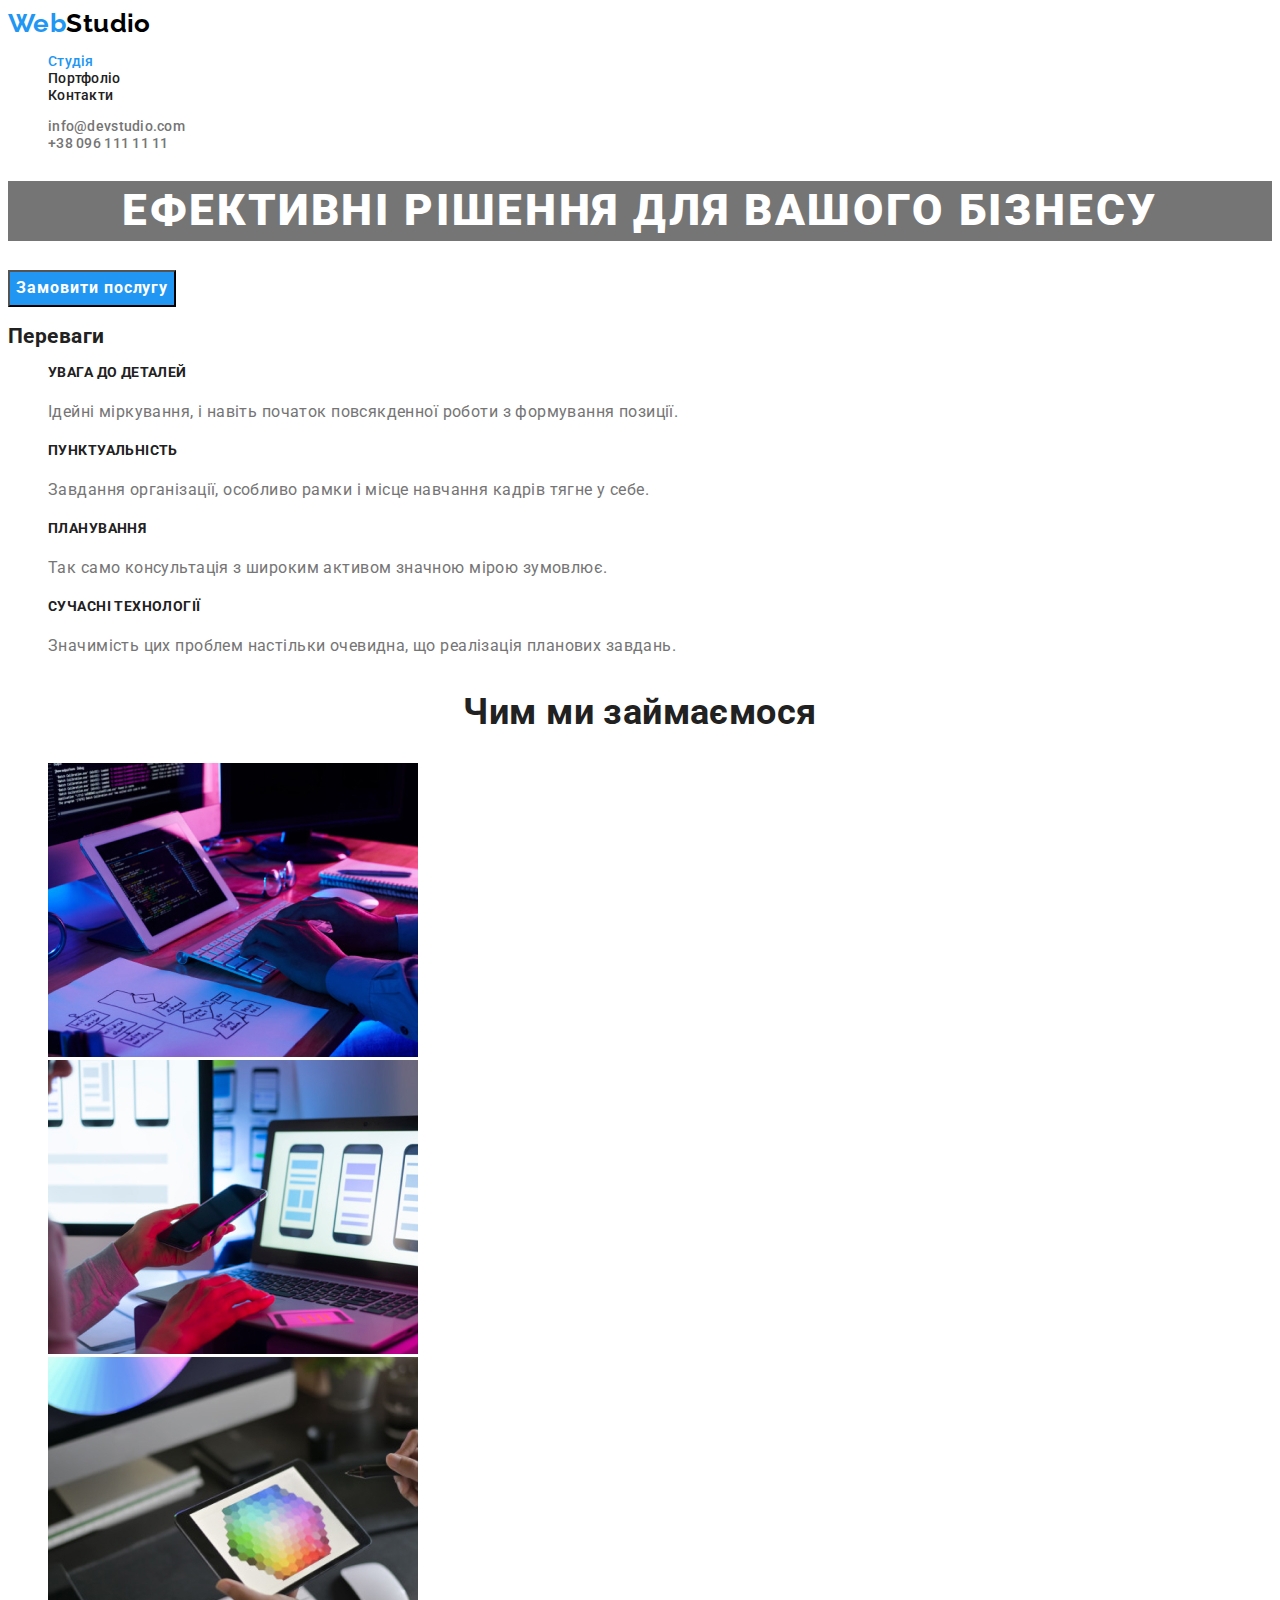
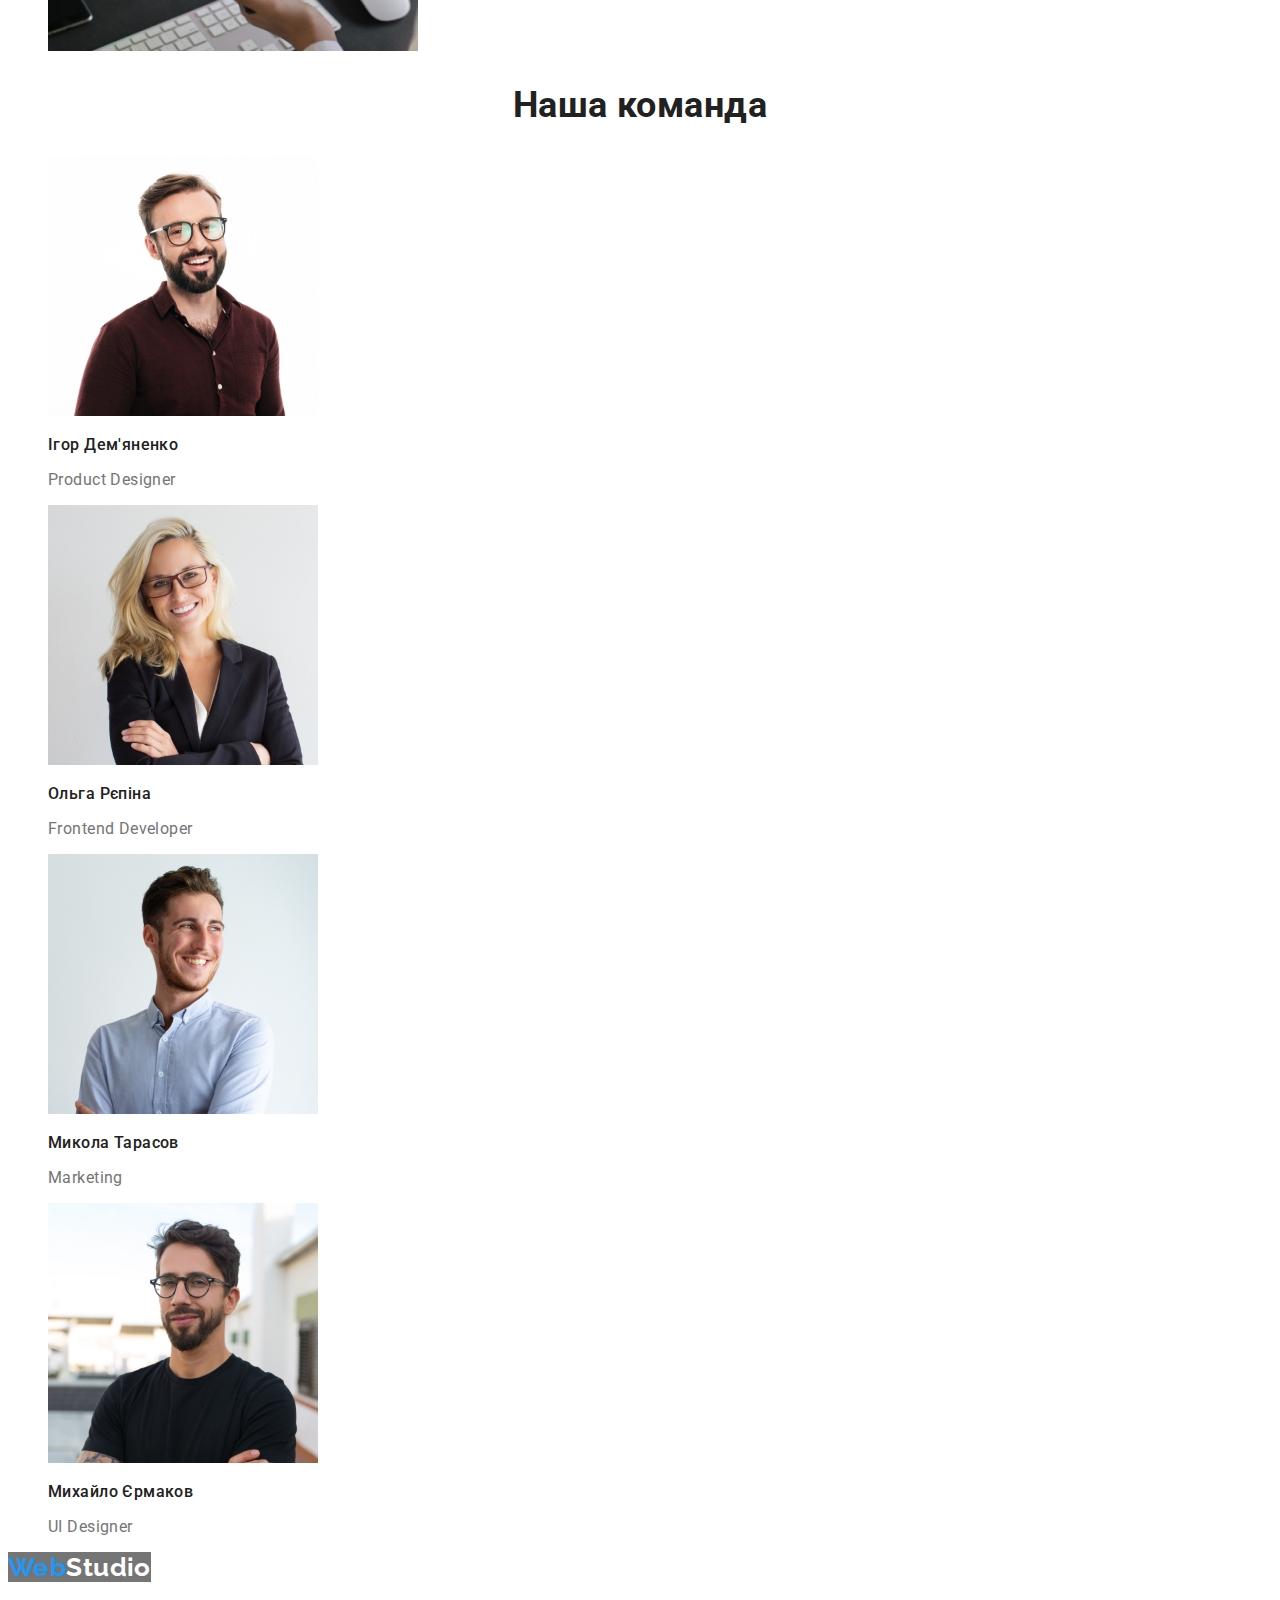
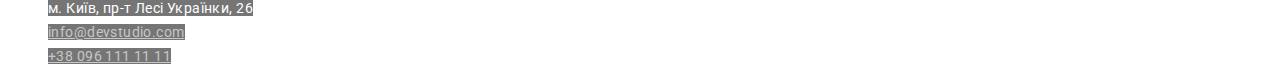
==== index.html @ cfedd556 "Добавляет файлы со второго ДЗ" ====
<!DOCTYPE html>
<html lang="uk">
  <head>
    <meta charset="UTF-8" />
    <meta http-equiv="X-UA-Compatible" content="IE=edge" />
    <meta name="viewport" content="width=device-width, initial-scale=1.0" />
    <title>Студія</title>
    <link
      href="https://fonts.googleapis.com/css2?family=Raleway:wght@700&family=Roboto:wght@400;500;700;900&display=swap"
      rel="stylesheet"
    />
    <link rel="stylesheet" href="./css/style.css" />
  </head>
  <body>
    <header>
      <nav>
        <a href="./index.html" class="logo"
          ><span class="logo-accent">Web</span>Studio</a
        >
        <ul class="site-nav">
          <li><a href="" class="link current">Студія</a></li>
          <li><a href="./portfolio.html" class="link">Портфоліо</a></li>
          <li><a href="" class="link">Контакти</a></li>
        </ul>
      </nav>
      <ul class="contact">
        <li>
          <a href="mailto:info@devstudio.com" class="link"
            >info@devstudio.com</a
          >
        </li>
        <li><a href="tel:+380961111111" class="link">+38 096 111 11 11</a></li>
      </ul>
    </header>
    <main>
      <!--Hero-->
      <section class="hero">
        <h1 class="hero-title">Ефективні рішення для вашого бізнесу</h1>
        <button type="button" class="hero-button">Замовити послугу</button>
      </section>
      <!--Переваги-->
      <section>
        <h2>Переваги</h2>
        <ul>
          <li>
            <h3 class="benefits-list">УВАГА ДО ДЕТАЛЕЙ</h3>
            <p class="text">
              Ідейні міркування, і навіть початок повсякденної роботи з
              формування позиції.
            </p>
          </li>
          <li>
            <h3 class="benefits-list">ПУНКТУАЛЬНІСТЬ</h3>
            <p class="text">
              Завдання організації, особливо рамки і місце навчання кадрів тягне
              у себе.
            </p>
          </li>
          <li>
            <h3 class="benefits-list">ПЛАНУВАННЯ</h3>
            <p class="text">
              Так само консультація з широким активом значною мірою зумовлює.
            </p>
          </li>
          <li>
            <h3 class="benefits-list">СУЧАСНІ ТЕХНОЛОГІЇ</h3>
            <p class="text">
              Значимість цих проблем настільки очевидна, що реалізація планових
              завдань.
            </p>
          </li>
        </ul>
      </section>
      <!--Напрямки роботи-->
      <section>
        <h2 class="work">Чим ми займаємося</h2>
        <ul>
          <li>
            <img src="./images/img1.jpg" alt="Десктопні пристрої" width="370" />
          </li>
          <li>
            <img src="./images/img2.jpg" alt="Мобільні пристрої" width="370" />
          </li>
          <li><img src="./images/img3.jpg" alt="Планшети" width="370" /></li>
        </ul>
      </section>
      <!--Команда-->
      <section>
        <h2 class="comanda">Наша команда</h2>
        <ul>
          <li>
            <img
              src="./images/foto1.jpg"
              alt="Фото Ігор Дем'яненко"
              width="270"
              height="260"
            />
            <h3 class="comanda-element">Ігор Дем'яненко</h3>
            <p lang="en" class="professional">Product Designer</p>
          </li>
          <li>
            <img
              src="./images/foto2.jpg"
              alt="Фото Ольга Рєпіна"
              width="270"
              height="260"
            />
            <h3 class="comanda-element">Ольга Рєпіна</h3>
            <p lang="en" class="professional">Frontend Developer</p>
          </li>
          <li>
            <img
              src="./images/foto3.jpg"
              alt="Фото Микола Тарасов"
              width="270"
              height="260"
            />
            <h3 class="comanda-element">Микола Тарасов</h3>
            <p lang="en" class="professional">Marketing</p>
          </li>
          <li>
            <img
              src="./images/foto4.jpg"
              alt="Фото Михайло Єрмаков"
              width="270"
              height="260"
            />
            <h3 class="comanda-element">Михайло Єрмаков</h3>
            <p lang="en" class="professional">UI Designer</p>
          </li>
        </ul>
      </section>
    </main>
    <footer>
      <a href="./index.html" class="logo-footer"
        ><span class="logo-accent">Web</span>Studio</a
      >
      <address>
        <ul class="contact">
          <li>
            <a href="" class="linkWhite">м. Київ, пр-т Лесі Українки, 26</a>
          </li>
          <li>
            <a href="mailto:info@devstudio.com" class="link-footer"
              >info@devstudio.com</a
            >
          </li>
          <li>
            <a href="tel:+380961111111" class="link-footer"
              >+38 096 111 11 11</a
            >
          </li>
        </ul>
      </address>
    </footer>
  </body>
</html>
---- css/style.css ----
/* logo #000000 #2196F3
#2196F3 hover i focus
#212121
#757575
hero #FFFFFF */

:root {
    --primary-text-color: #212121;
    --title-text-color: #757575;
    --accent-color: #2196F3;
    --primary-white-color: #FFFFFF;
    --primary-color-logo: #000000;
    --background-colo-hero-batton: #188CE8;
    }
    
    body {
        background-color: var(--primary-white-color);
        color: var(--primary-text-color);
        font-family: Roboto, sans-serif;
        font-size: 14px;
        letter-spacing: 0.03em;
    }
    
    li {
        list-style-type: none;
    }
    
    .logo {
        font-family: 'Raleway';
        font-weight: 700;
        font-size: 26px;
        line-height: 1.19;
        color: var(--primary-color-logo);
        text-decoration: none;
    }
    
    .logo-accent {
        color: var(--accent-color);
    }
     
    /* Site nav */
    .site-nav .link {
        color: var(--primary-text-color);
        font-weight: 500;
        line-height: 1.14;
        letter-spacing: 0.02em;
        text-decoration: none;
    
    }
    
    .site-nav .link:hover,
    .site-nav .link:focus {
        color: var(--accent-color);
    }
    .site-nav .link.current {
        color: var(--accent-color);
    }
    
    .contact .link {
        color: var(--title-text-color);
        font-weight: 500;
        line-height: 1.14;
        letter-spacing: 0.02em;
        text-decoration: none;
    }
    
    .contact .link:hover,
    .contact .link:focus {
        color: var(--accent-color);
    }
    
  
    
    /* HERO*/
    
    .hero-title {
        color: var(--primary-white-color);
        background-color: var(--title-text-color);
        font-weight: 900;
        font-size: 44px;
        line-height: 1.36;
        text-align: center;
        letter-spacing: 0.06em;
        text-transform: uppercase;
    }
    
    .hero-button {
        color: var(--primary-white-color);
        background-color: var(--accent-color);
        font-family: inherit;
        font-weight: 700;
        font-size: 16px;
        line-height: 1.88;
        letter-spacing: 0.06em;
        cursor: pointer;
    
    }

    .hero-button:hover,
    .hero-button:focus {
        background-color: var(--background-colo-hero-batton);
    }
    
    /* benefits */
    
    .benefits-list {
        color: var(--primary-text-color);
        font-size: 14px;
        font-weight: 700;
        line-height: 1.14;
    }
    
    .text {
        color: var(--title-text-color);
        line-height: 1.71;
    }
    
    /* Work end Comanda */
    
    .work,
    .comanda {
    font-weight: 700;
    font-size: 36px;
    line-height: 1.17;
    text-align: center;
    }
    
    .comanda-element {
    font-weight: 500;
    font-size: 16px;
    line-height: 1.19;
    }
    
    .professional {
        color: var(--title-text-color);
        font-size: 16px;
        line-height: 1.19;
    }
    
    /* Footer */
    .logo-footer {
        font-family: 'Raleway';
        font-weight: 700;
        font-size: 26px;
        line-height: 1.19;
        color: var(--primary-white-color);
        text-decoration: none;
        background-color: var(--title-text-color);
    }


    .contact .linkWhite {
        color: var(--primary-white-color);
        background-color: var(--title-text-color);
        text-decoration: none;
        font-style: normal;
        line-height: 1.71;
    }
    
    .contact .linkWhite:hover,
    .contact .linkWhite:focus {
        color: var(--accent-color);
    }

    .link-footer {
        color: rgba(255, 255, 255, 0.6);
        background-color: var(--title-text-color);
        font-size: 14px;
        line-height: 1.71;
        font-style: normal;
    }



       /* PORTFOLIO */
.title {
    color:  var(--primary-text-color);
    font-weight: 700;
    font-size: 18px;
    line-height: 2;
    letter-spacing: 0.06em;
    text-decoration: none;
} 

    
.text {
    color: var(--title-text-color);
    font-size: 16px;
    line-height: 1.88;
    text-decoration: none;
}

.filtr-button {
    color: var(--primary-text-color);
    font-weight: 500;
    font-size: 16px;
    line-height: 1.62;
    text-align: center;
    cursor: pointer;
    font-family: inherit;
}

.filtr-button:hover,
.filtr-button:focus {
    color: var(--primary-white-color);
    background-color: var(--accent-color);
}


.card {
    text-decoration: none;
}
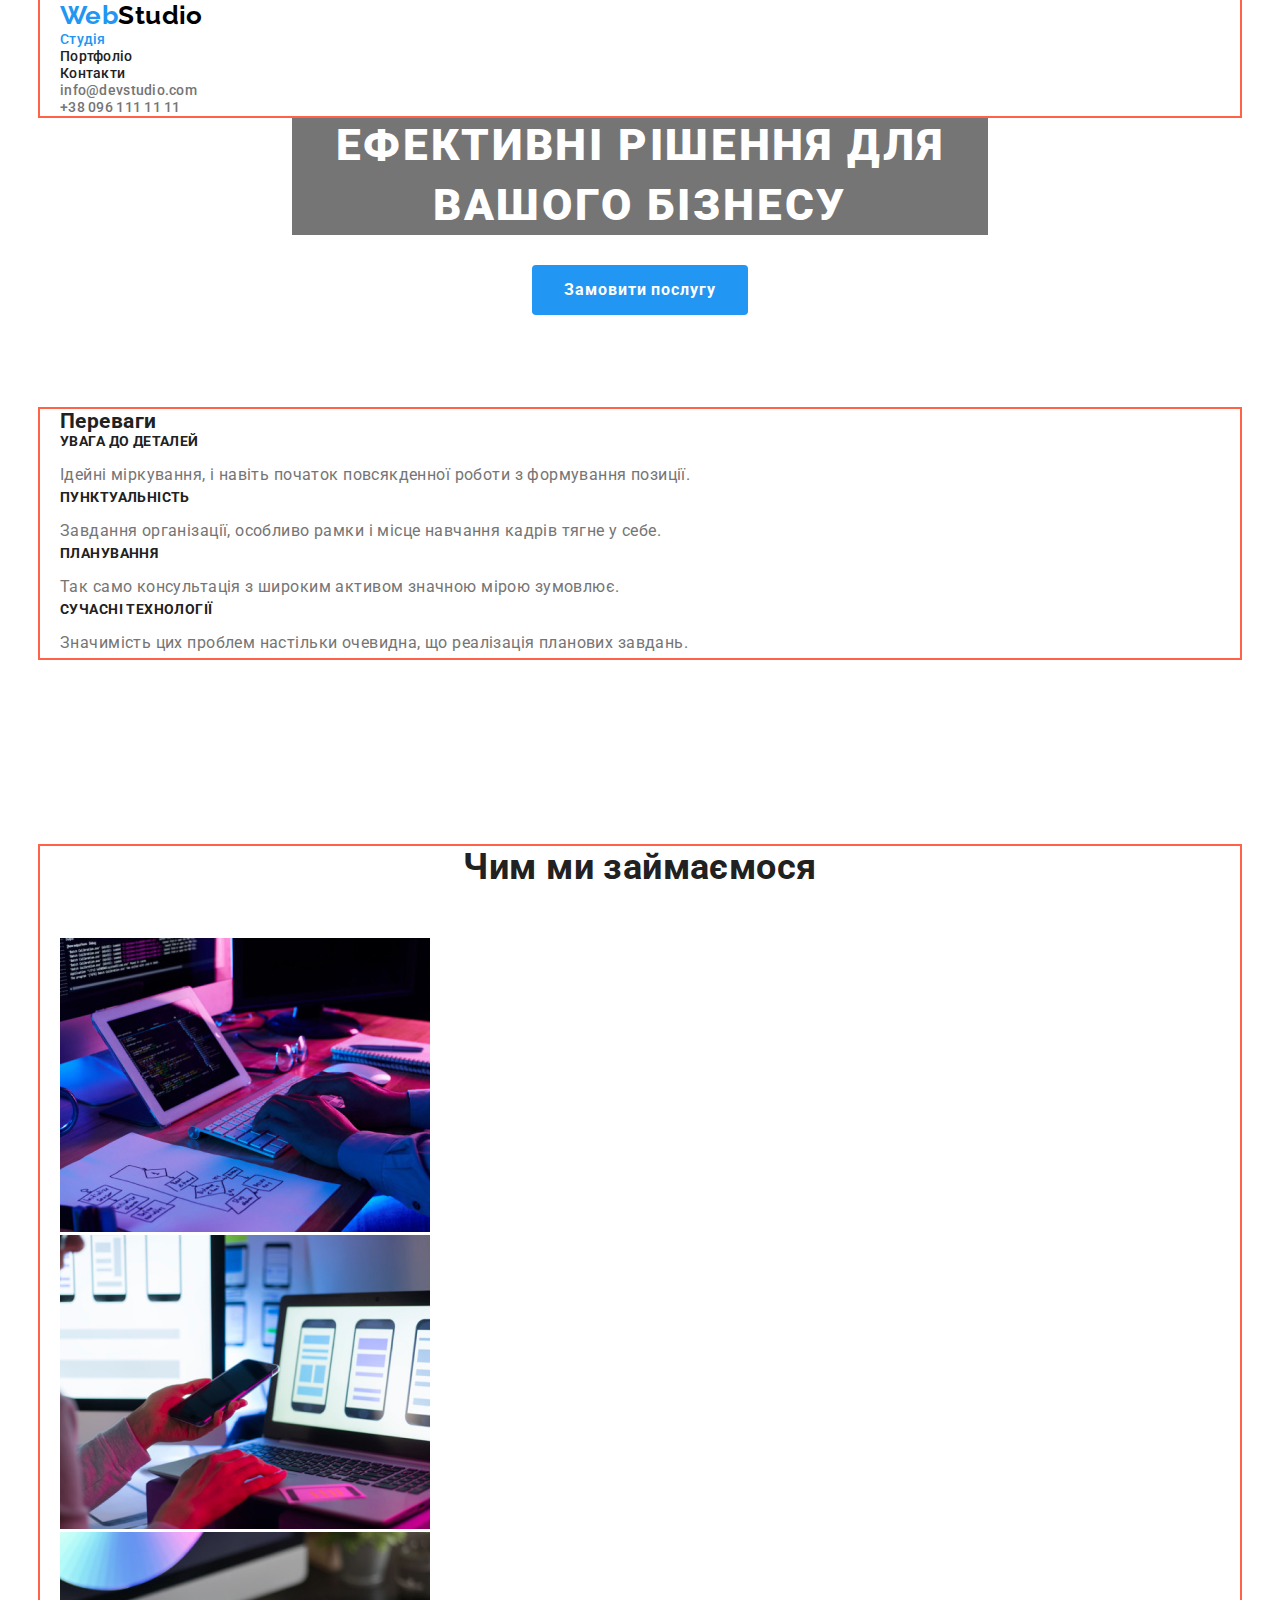
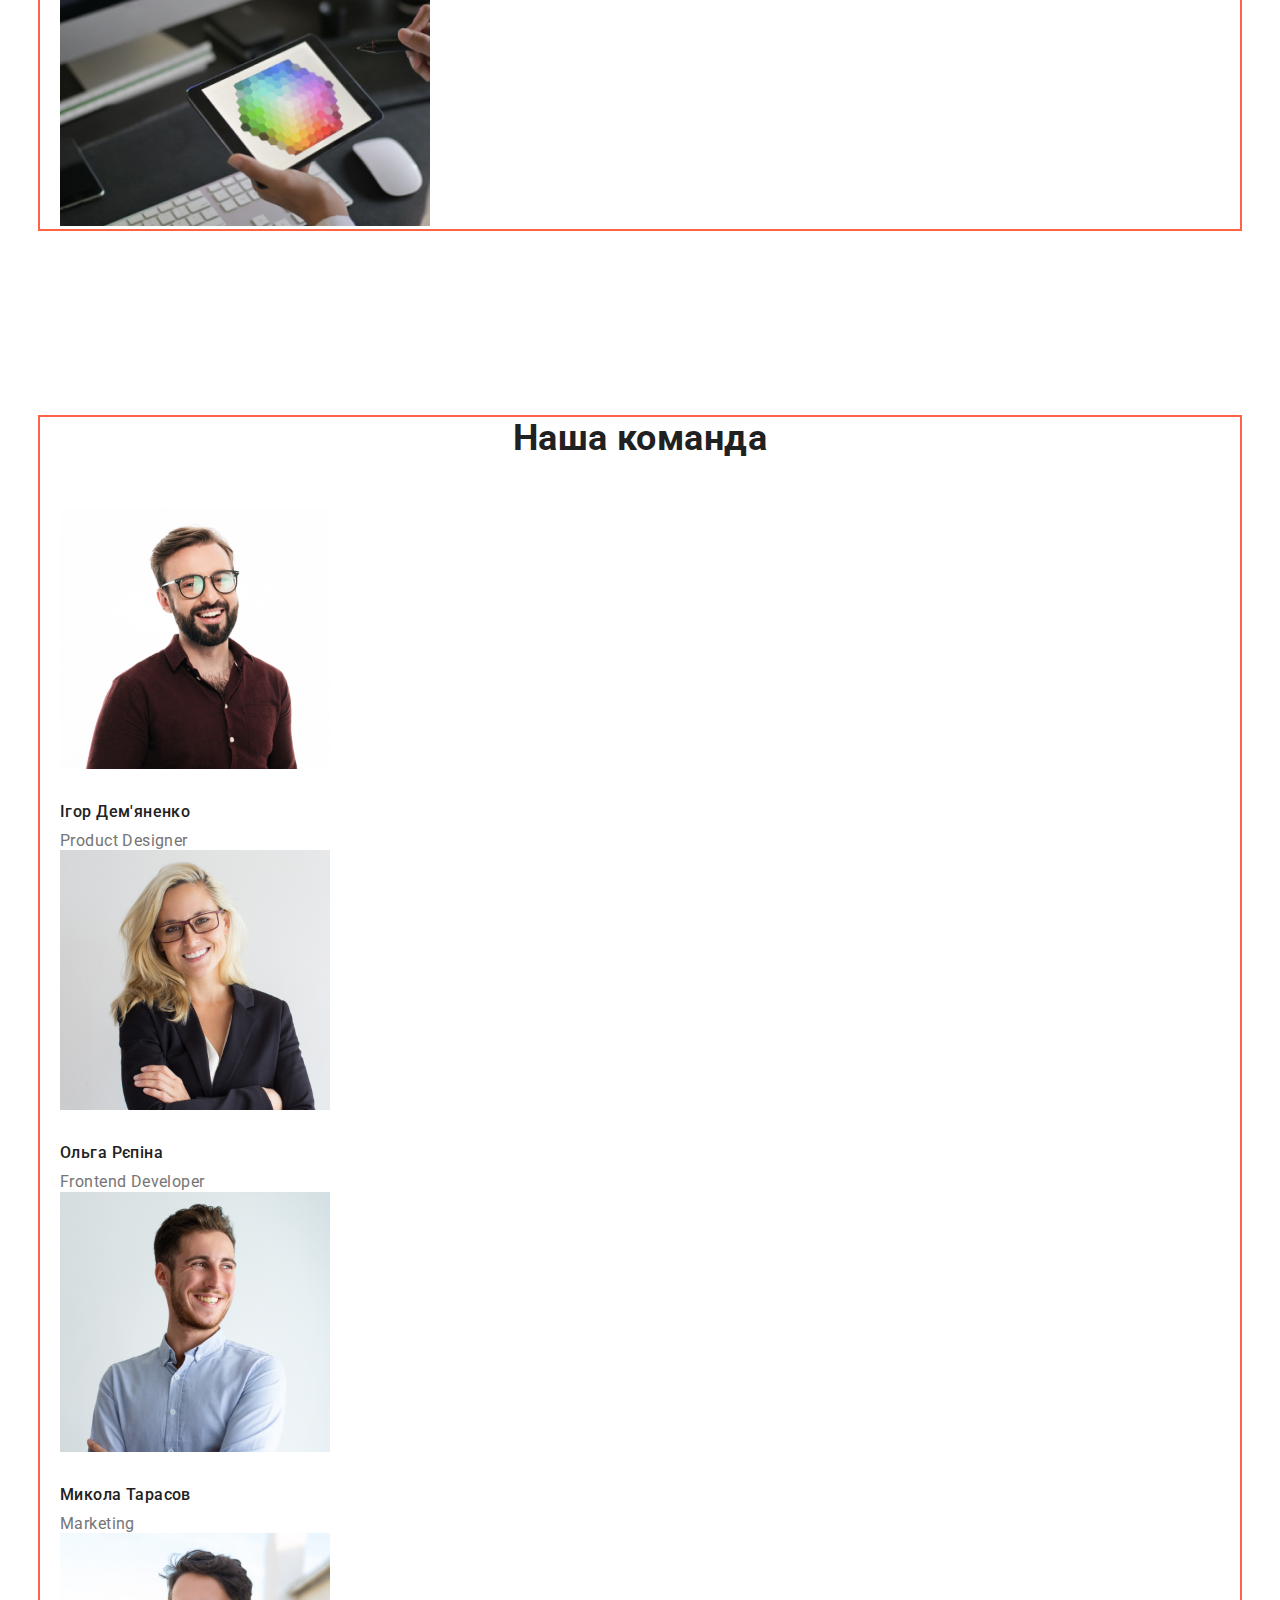
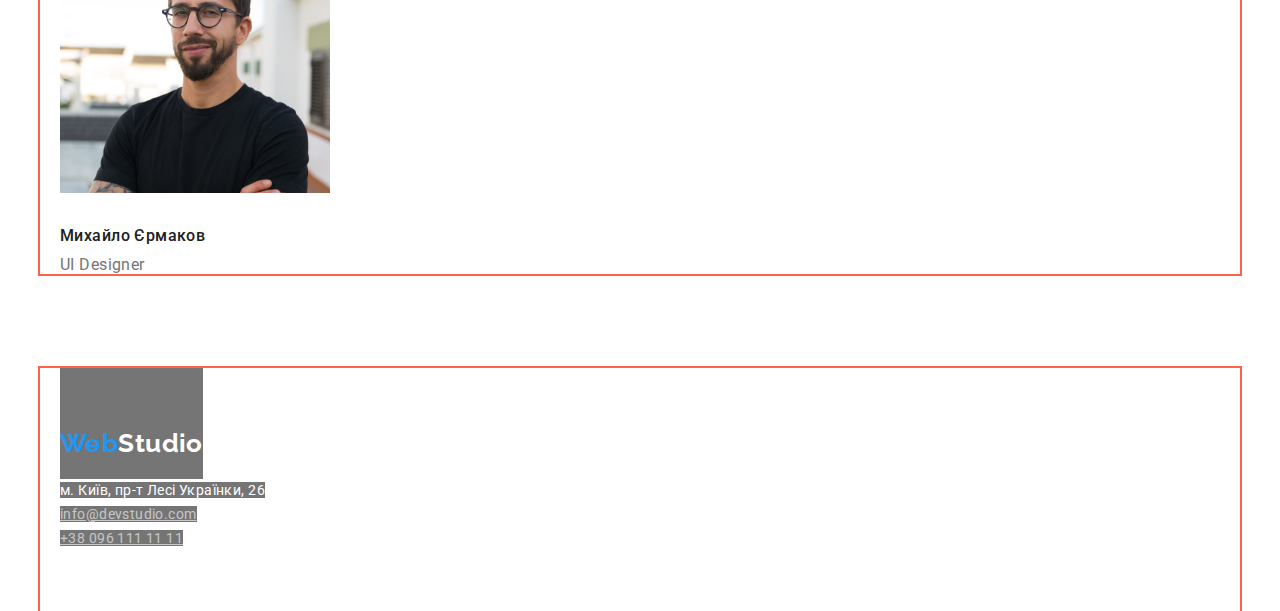
==== commit d447b376: "Добавляет стили" ====
--- a/index.html
+++ b/index.html
@@ -9,28 +9,32 @@
       href="https://fonts.googleapis.com/css2?family=Raleway:wght@700&family=Roboto:wght@400;500;700;900&display=swap"
       rel="stylesheet"
     />
+    <link rel="stylesheet" href="https://cdnjs.cloudflare.com/ajax/libs/modern-normalize/1.1.0/modern-normalize.min.css">
     <link rel="stylesheet" href="./css/style.css" />
   </head>
   <body>
-    <header>
-      <nav>
-        <a href="./index.html" class="logo"
-          ><span class="logo-accent">Web</span>Studio</a
-        >
-        <ul class="site-nav">
-          <li><a href="" class="link current">Студія</a></li>
-          <li><a href="./portfolio.html" class="link">Портфоліо</a></li>
-          <li><a href="" class="link">Контакти</a></li>
+    <header class="page-header">
+      <div class="container">
+        <nav>
+          <a href="./index.html" class="logo"
+            ><span class="logo-accent">Web</span>Studio</a
+          >
+          <ul class="site-nav">
+            <li><a href="" class="link current">Студія</a></li>
+            <li><a href="./portfolio.html" class="link">Портфоліо</a></li>
+            <li><a href="" class="link">Контакти</a></li>
+          </ul>
+        </nav>
+        <ul class="contact">
+          <li>
+            <a href="mailto:info@devstudio.com" class="link"
+              >info@devstudio.com</a
+            >
+          </li>
+          <li><a href="tel:+380961111111" class="link">+38 096 111 11 11</a></li>
         </ul>
-      </nav>
-      <ul class="contact">
-        <li>
-          <a href="mailto:info@devstudio.com" class="link"
-            >info@devstudio.com</a
-          >
-        </li>
-        <li><a href="tel:+380961111111" class="link">+38 096 111 11 11</a></li>
-      </ul>
+      </div>
+      
     </header>
     <main>
       <!--Hero-->
@@ -39,8 +43,9 @@
         <button type="button" class="hero-button">Замовити послугу</button>
       </section>
       <!--Переваги-->
-      <section>
-        <h2>Переваги</h2>
+      <section class="section">
+        <div class="container">
+          <h2>Переваги</h2>
         <ul>
           <li>
             <h3 class="benefits-list">УВАГА ДО ДЕТАЛЕЙ</h3>
@@ -70,26 +75,30 @@
             </p>
           </li>
         </ul>
+        </div>
       </section>
       <!--Напрямки роботи-->
-      <section>
-        <h2 class="work">Чим ми займаємося</h2>
+      <section class="section">
+        <div class="container">
+          <h2 class="work">Чим ми займаємося</h2>
         <ul>
           <li>
-            <img src="./images/img1.jpg" alt="Десктопні пристрої" width="370" />
+            <img  class="image" src="./images/img1.jpg" alt="Десктопні пристрої" width="370" />
           </li>
           <li>
             <img src="./images/img2.jpg" alt="Мобільні пристрої" width="370" />
           </li>
           <li><img src="./images/img3.jpg" alt="Планшети" width="370" /></li>
         </ul>
+        </div>
       </section>
       <!--Команда-->
-      <section>
-        <h2 class="comanda">Наша команда</h2>
+      <section class="section">
+        <div class="container">
+          <h2 class="comanda">Наша команда</h2>
         <ul>
           <li>
-            <img
+            <img 
               src="./images/foto1.jpg"
               alt="Фото Ігор Дем'яненко"
               width="270"
@@ -129,14 +138,16 @@
             <p lang="en" class="professional">UI Designer</p>
           </li>
         </ul>
+        </div>
       </section>
     </main>
     <footer>
-      <a href="./index.html" class="logo-footer"
+      <div class="container">
+        <a href="./index.html" class="logo-footer"
         ><span class="logo-accent">Web</span>Studio</a
       >
       <address>
-        <ul class="contact">
+        <ul class="contact footer">
           <li>
             <a href="" class="linkWhite">м. Київ, пр-т Лесі Українки, 26</a>
           </li>
@@ -152,6 +163,7 @@
           </li>
         </ul>
       </address>
+      </div>
     </footer>
   </body>
 </html>
--- a/css/style.css
+++ b/css/style.css
@@ -12,6 +12,7 @@
     --primary-white-color: #FFFFFF;
     --primary-color-logo: #000000;
     --background-colo-hero-batton: #188CE8;
+    --background-colo-header: #2F303A;
     }
     
     body {
@@ -24,8 +25,34 @@
     
     li {
         list-style-type: none;
-    }
-    
+        padding-bottom: 0;
+        padding-top: 0;
+    }
+
+    ul {
+        padding-left: 0;
+    }
+
+    h1, h2, h3, p, ul {
+        margin-top: 0;
+        margin-bottom: 0;
+    }
+    
+
+    .container {
+        margin-left: auto;
+        margin-right: auto;
+        width: 1200px;
+        padding-left: 20px;
+        padding-right: 20px;
+        outline: 2px solid tomato;
+    }
+
+    .section {
+        padding-top: 94px;
+        padding-bottom: 94px;
+    }
+
     .logo {
         font-family: 'Raleway';
         font-weight: 700;
@@ -65,27 +92,48 @@
         text-decoration: none;
     }
     
+    .contact,
+    .site-nav {
+        margin-top: 0;
+        margin-bottom: 0;
+    }
     .contact .link:hover,
     .contact .link:focus {
         color: var(--accent-color);
     }
     
-  
+  /* Page header */
+  .page-header {
+    background-color: var();
+  }
     
     /* HERO*/
-    
+    .hero {
+        text-align: center;
+    }
+
     .hero-title {
+        width: 696px;
+        margin-bottom: 30px;
+        margin-left: auto;
+        margin-right: auto;
+    
         color: var(--primary-white-color);
         background-color: var(--title-text-color);
         font-weight: 900;
         font-size: 44px;
         line-height: 1.36;
-        text-align: center;
         letter-spacing: 0.06em;
         text-transform: uppercase;
     }
     
     .hero-button {
+        display: inline-block;
+        border-style: none;
+        border-radius: 4px;
+        padding: 10px 32px;
+        min-width: 216px;
+
         color: var(--primary-white-color);
         background-color: var(--accent-color);
         font-family: inherit;
@@ -112,14 +160,20 @@
     }
     
     .text {
+        margin-top: 10px;
         color: var(--title-text-color);
         line-height: 1.71;
     }
     
+    .image {
+        display: inline-block;
+    }
     /* Work end Comanda */
     
     .work,
     .comanda {
+    margin-bottom: 50px;
+
     font-weight: 700;
     font-size: 36px;
     line-height: 1.17;
@@ -127,12 +181,16 @@
     }
     
     .comanda-element {
+    margin-top: 30px;
+
     font-weight: 500;
     font-size: 16px;
     line-height: 1.19;
     }
     
     .professional {
+        margin-top: 10px;
+
         color: var(--title-text-color);
         font-size: 16px;
         line-height: 1.19;
@@ -140,6 +198,10 @@
     
     /* Footer */
     .logo-footer {
+        display: inline-block;
+        padding-top: 60px;
+        padding-bottom: 20px;
+
         font-family: 'Raleway';
         font-weight: 700;
         font-size: 26px;
@@ -169,6 +231,10 @@
         font-size: 14px;
         line-height: 1.71;
         font-style: normal;
+    }
+
+    .contact.footer {
+        padding-bottom: 60px;
     }
 
 
@@ -192,11 +258,18 @@
 }
 
 .filtr-button {
+    display: inline-block;
+    border-radius: 4px;
+    border-style: none;
+    padding: 6px 22px;
+
+
     color: var(--primary-text-color);
     font-weight: 500;
     font-size: 16px;
     line-height: 1.62;
     text-align: center;
+    letter-spacing: 0.03em;
     cursor: pointer;
     font-family: inherit;
 }
@@ -205,9 +278,21 @@
 .filtr-button:focus {
     color: var(--primary-white-color);
     background-color: var(--accent-color);
+    box-shadow: 0px 3px 1px rgba(0, 0, 0, 0.1), 0px 1px 2px rgba(0, 0, 0, 0.08),
+    0px 2px 2px rgba(0, 0, 0, 0.12);;
 }
 
 
 .card {
     text-decoration: none;
 }
+
+.content {
+    padding: 20px 24px;
+    border: 1px solid #eeeeee;
+    border-top: none;
+}
+
+.card.text {
+    margin-top: 4px;
+}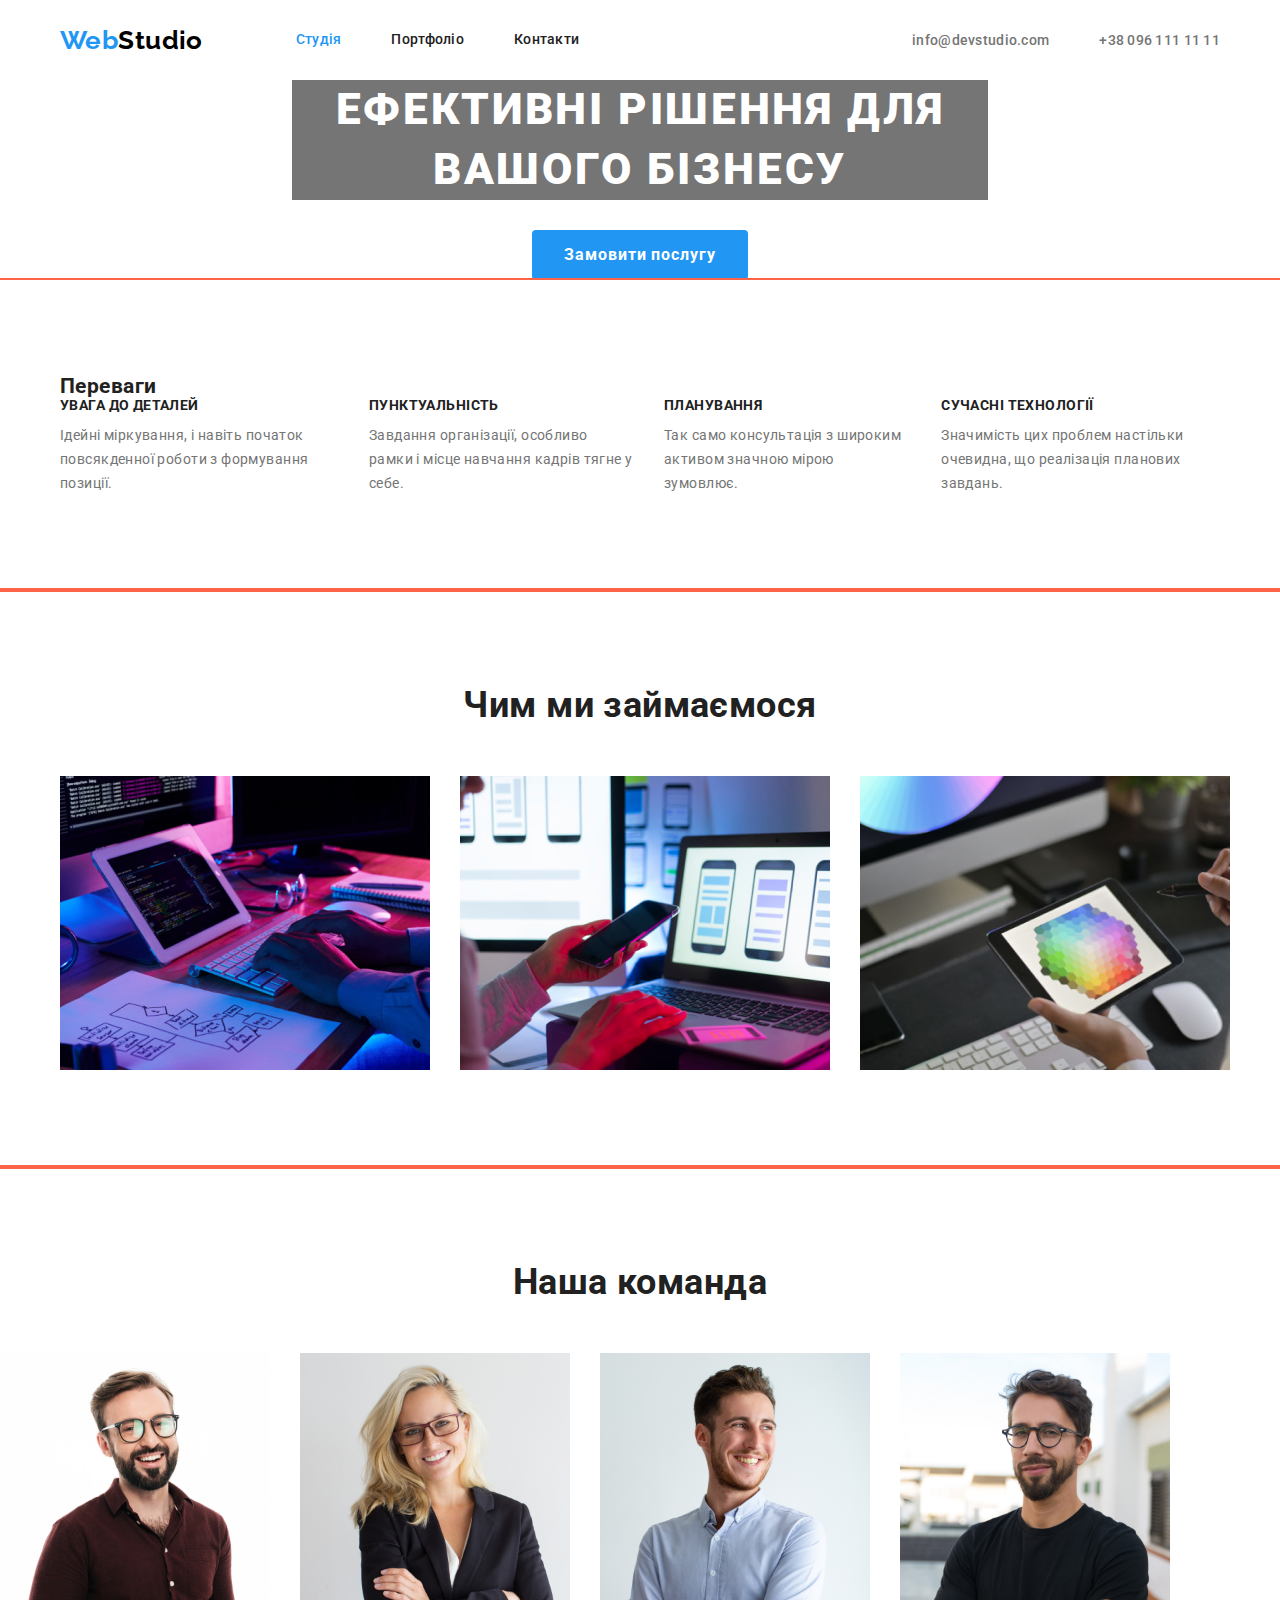
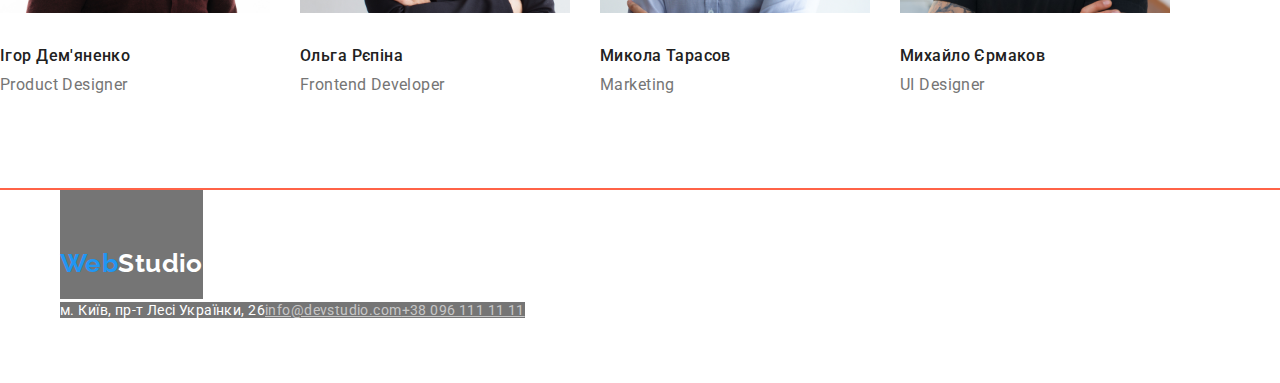
==== commit a56f7f3d: "flex" ====
--- a/index.html
+++ b/index.html
@@ -9,32 +9,38 @@
       href="https://fonts.googleapis.com/css2?family=Raleway:wght@700&family=Roboto:wght@400;500;700;900&display=swap"
       rel="stylesheet"
     />
-    <link rel="stylesheet" href="https://cdnjs.cloudflare.com/ajax/libs/modern-normalize/1.1.0/modern-normalize.min.css">
+    <link
+      rel="stylesheet"
+      href="https://cdnjs.cloudflare.com/ajax/libs/modern-normalize/1.1.0/modern-normalize.min.css"
+    />
     <link rel="stylesheet" href="./css/style.css" />
   </head>
   <body>
     <header class="page-header">
-      <div class="container">
-        <nav>
+      <div class="container main-nav">
+        <nav class="nav-main">
           <a href="./index.html" class="logo"
             ><span class="logo-accent">Web</span>Studio</a
           >
           <ul class="site-nav">
-            <li><a href="" class="link current">Студія</a></li>
-            <li><a href="./portfolio.html" class="link">Портфоліо</a></li>
-            <li><a href="" class="link">Контакти</a></li>
+            <li class="item"><a href="" class="link current">Студія</a></li>
+            <li class="item">
+              <a href="./portfolio.html" class="link">Портфоліо</a>
+            </li>
+            <li class="item"><a href="" class="link">Контакти</a></li>
           </ul>
         </nav>
         <ul class="contact">
-          <li>
+          <li class="item">
             <a href="mailto:info@devstudio.com" class="link"
               >info@devstudio.com</a
             >
           </li>
-          <li><a href="tel:+380961111111" class="link">+38 096 111 11 11</a></li>
+          <li class="item">
+            <a href="tel:+380961111111" class="link">+38 096 111 11 11</a>
+          </li>
         </ul>
       </div>
-      
     </header>
     <main>
       <!--Hero-->
@@ -46,59 +52,68 @@
       <section class="section">
         <div class="container">
           <h2>Переваги</h2>
-        <ul>
-          <li>
-            <h3 class="benefits-list">УВАГА ДО ДЕТАЛЕЙ</h3>
-            <p class="text">
-              Ідейні міркування, і навіть початок повсякденної роботи з
-              формування позиції.
-            </p>
-          </li>
-          <li>
-            <h3 class="benefits-list">ПУНКТУАЛЬНІСТЬ</h3>
-            <p class="text">
-              Завдання організації, особливо рамки і місце навчання кадрів тягне
-              у себе.
-            </p>
-          </li>
-          <li>
-            <h3 class="benefits-list">ПЛАНУВАННЯ</h3>
-            <p class="text">
-              Так само консультація з широким активом значною мірою зумовлює.
-            </p>
-          </li>
-          <li>
-            <h3 class="benefits-list">СУЧАСНІ ТЕХНОЛОГІЇ</h3>
-            <p class="text">
-              Значимість цих проблем настільки очевидна, що реалізація планових
-              завдань.
-            </p>
-          </li>
-        </ul>
+          <ul class="benefits">
+            <li class="benefit">
+              <h3 class="benefits-list">УВАГА ДО ДЕТАЛЕЙ</h3>
+              <p class="text">
+                Ідейні міркування, і навіть початок повсякденної роботи з
+                формування позиції.
+              </p>
+            </li>
+            <li class="benefit">
+              <h3 class="benefits-list">ПУНКТУАЛЬНІСТЬ</h3>
+              <p class="text">
+                Завдання організації, особливо рамки і місце навчання кадрів
+                тягне у себе.
+              </p>
+            </li>
+            <li class="benefit">
+              <h3 class="benefits-list">ПЛАНУВАННЯ</h3>
+              <p class="text">
+                Так само консультація з широким активом значною мірою зумовлює.
+              </p>
+            </li>
+            <li class="benefit">
+              <h3 class="benefits-list">СУЧАСНІ ТЕХНОЛОГІЇ</h3>
+              <p class="text">
+                Значимість цих проблем настільки очевидна, що реалізація
+                планових завдань.
+              </p>
+            </li>
+          </ul>
         </div>
       </section>
       <!--Напрямки роботи-->
       <section class="section">
         <div class="container">
           <h2 class="work">Чим ми займаємося</h2>
-        <ul>
-          <li>
-            <img  class="image" src="./images/img1.jpg" alt="Десктопні пристрої" width="370" />
-          </li>
-          <li>
-            <img src="./images/img2.jpg" alt="Мобільні пристрої" width="370" />
-          </li>
-          <li><img src="./images/img3.jpg" alt="Планшети" width="370" /></li>
-        </ul>
+          <ul class="work-list">
+            <li class="image">
+              <img
+                src="./images/img1.jpg"
+                alt="Десктопні пристрої"
+                width="370"
+              />
+            </li>
+            <li class="image">
+              <img
+                src="./images/img2.jpg"
+                alt="Мобільні пристрої"
+                width="370"
+              />
+            </li>
+            <li class="image">
+              <img src="./images/img3.jpg" alt="Планшети" width="370" />
+            </li>
+          </ul>
         </div>
       </section>
       <!--Команда-->
       <section class="section">
-        <div class="container">
-          <h2 class="comanda">Наша команда</h2>
-        <ul>
-          <li>
-            <img 
+        <h2 class="comanda">Наша команда</h2>
+        <ul class="container-prof">
+          <li class="foto">
+            <img
               src="./images/foto1.jpg"
               alt="Фото Ігор Дем'яненко"
               width="270"
@@ -107,7 +122,7 @@
             <h3 class="comanda-element">Ігор Дем'яненко</h3>
             <p lang="en" class="professional">Product Designer</p>
           </li>
-          <li>
+          <li class="foto">
             <img
               src="./images/foto2.jpg"
               alt="Фото Ольга Рєпіна"
@@ -117,7 +132,7 @@
             <h3 class="comanda-element">Ольга Рєпіна</h3>
             <p lang="en" class="professional">Frontend Developer</p>
           </li>
-          <li>
+          <li class="foto">
             <img
               src="./images/foto3.jpg"
               alt="Фото Микола Тарасов"
@@ -127,7 +142,7 @@
             <h3 class="comanda-element">Микола Тарасов</h3>
             <p lang="en" class="professional">Marketing</p>
           </li>
-          <li>
+          <li class="foto">
             <img
               src="./images/foto4.jpg"
               alt="Фото Михайло Єрмаков"
@@ -138,31 +153,30 @@
             <p lang="en" class="professional">UI Designer</p>
           </li>
         </ul>
-        </div>
       </section>
     </main>
     <footer>
       <div class="container">
         <a href="./index.html" class="logo-footer"
-        ><span class="logo-accent">Web</span>Studio</a
-      >
-      <address>
-        <ul class="contact footer">
-          <li>
-            <a href="" class="linkWhite">м. Київ, пр-т Лесі Українки, 26</a>
-          </li>
-          <li>
-            <a href="mailto:info@devstudio.com" class="link-footer"
-              >info@devstudio.com</a
-            >
-          </li>
-          <li>
-            <a href="tel:+380961111111" class="link-footer"
-              >+38 096 111 11 11</a
-            >
-          </li>
-        </ul>
-      </address>
+          ><span class="logo-accent">Web</span>Studio</a
+        >
+        <address>
+          <ul class="contact footer">
+            <li>
+              <a href="" class="linkWhite">м. Київ, пр-т Лесі Українки, 26</a>
+            </li>
+            <li>
+              <a href="mailto:info@devstudio.com" class="link-footer"
+                >info@devstudio.com</a
+              >
+            </li>
+            <li>
+              <a href="tel:+380961111111" class="link-footer"
+                >+38 096 111 11 11</a
+              >
+            </li>
+          </ul>
+        </address>
       </div>
     </footer>
   </body>
--- a/css/style.css
+++ b/css/style.css
@@ -23,6 +23,7 @@
         letter-spacing: 0.03em;
     }
     
+    
     li {
         list-style-type: none;
         padding-bottom: 0;
@@ -38,22 +39,38 @@
         margin-bottom: 0;
     }
     
-
     .container {
         margin-left: auto;
         margin-right: auto;
         width: 1200px;
         padding-left: 20px;
         padding-right: 20px;
-        outline: 2px solid tomato;
-    }
+        
+    }
+    
+
+    
+    .main-nav {
+        display: flex;
+        align-items: center;
+
+    }
+
+    .nav-main {
+        display: flex;
+        align-items: center;
+        }
+
 
     .section {
         padding-top: 94px;
         padding-bottom: 94px;
+        outline: 2px solid tomato;
     }
 
     .logo {
+        margin-right: 93px;
+
         font-family: 'Raleway';
         font-weight: 700;
         font-size: 26px;
@@ -67,7 +84,30 @@
     }
      
     /* Site nav */
+    .contact,
+    .site-nav {
+        display: flex;
+        margin-top: 0;
+        margin-bottom: 0;
+    }
+
+    .contact {
+        margin-left: auto;
+    }
+    .site-nav .item + .item,
+    .contact .item + .item  {
+        margin-left: 50px;
+
+
+    /* .site-nav .item:not(:last-child) {
+        margin-right: 50px; */
+    }
+
     .site-nav .link {
+        display: block;
+        padding-top: 32px;
+        padding-bottom: 32px;
+
         color: var(--primary-text-color);
         font-weight: 500;
         line-height: 1.14;
@@ -92,11 +132,6 @@
         text-decoration: none;
     }
     
-    .contact,
-    .site-nav {
-        margin-top: 0;
-        margin-bottom: 0;
-    }
     .contact .link:hover,
     .contact .link:focus {
         color: var(--accent-color);
@@ -151,7 +186,13 @@
     }
     
     /* benefits */
-    
+    .benefits {
+        display: flex;
+    }
+   
+    .benefits .benefit + .benefit {
+        margin-left: 30px;
+    }
     .benefits-list {
         color: var(--primary-text-color);
         font-size: 14px;
@@ -169,7 +210,13 @@
         display: inline-block;
     }
     /* Work end Comanda */
-    
+    .container-prof {
+        display: flex;
+    }
+    .container-prof .foto + .foto {
+        margin-left: 30px;
+    }
+
     .work,
     .comanda {
     margin-bottom: 50px;
@@ -178,6 +225,17 @@
     font-size: 36px;
     line-height: 1.17;
     text-align: center;
+    }
+    .work-list {
+        display: flex;
+    }
+
+    .work-list .image + .image {
+        margin-left: 30px;
+    }
+
+    .comanda-teams {
+        display: flex;
     }
     
     .comanda-element {
@@ -250,7 +308,7 @@
 } 
 
     
-.text {
+.text-portf {
     color: var(--title-text-color);
     font-size: 16px;
     line-height: 1.88;
@@ -293,6 +351,7 @@
     border-top: none;
 }
 
-.card.text {
+.card.text-portf {
     margin-top: 4px;
-}+}
+
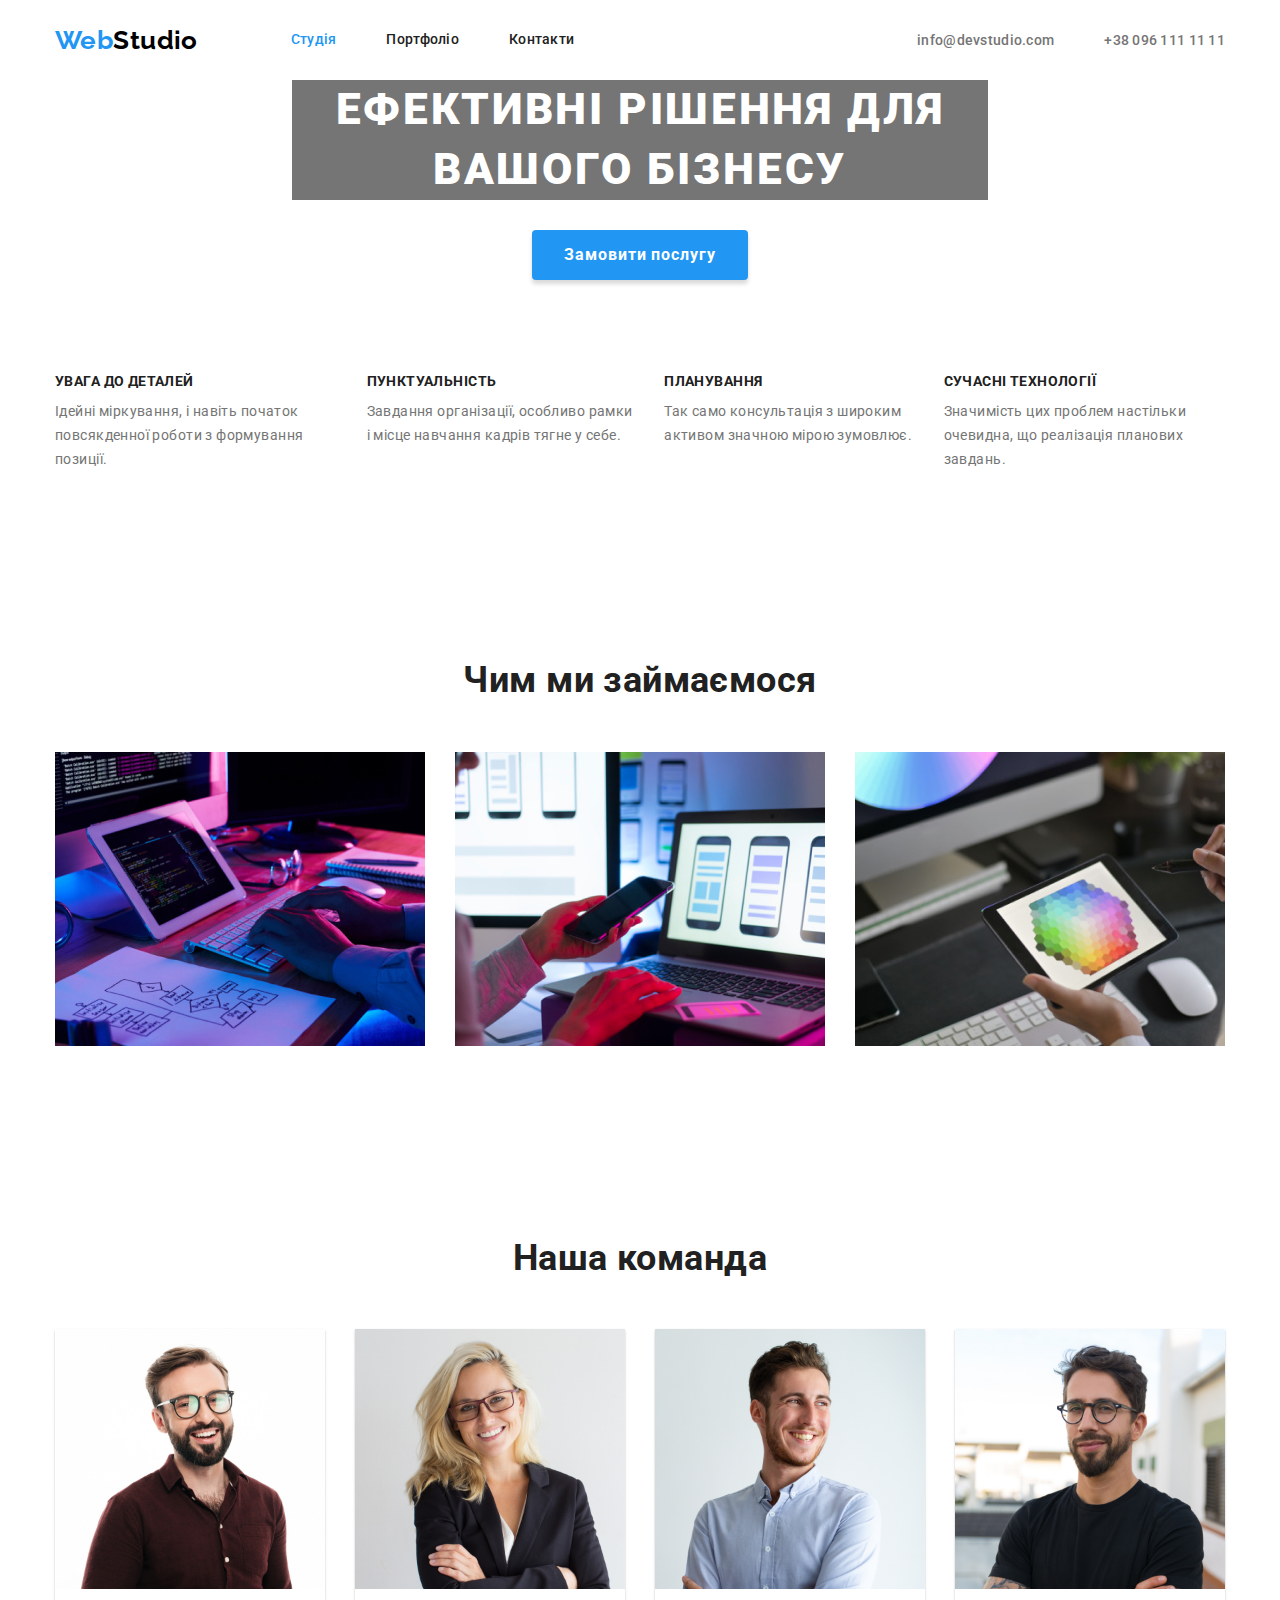
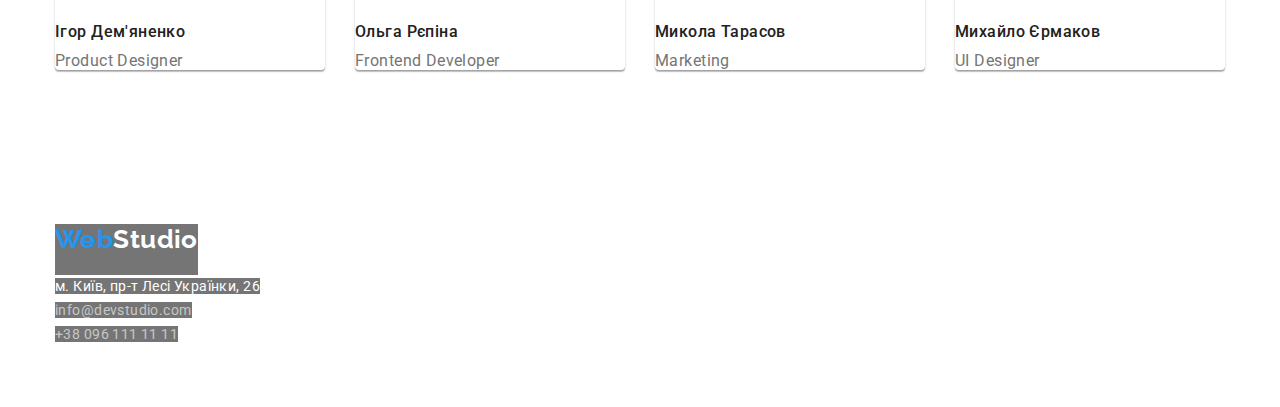
==== commit 59ac2dda: "Оформляет Flex" ====
--- a/index.html
+++ b/index.html
@@ -51,7 +51,7 @@
       <!--Переваги-->
       <section class="section">
         <div class="container">
-          <h2>Переваги</h2>
+          <h2 class="visually-hidden">Переваги</h2>
           <ul class="benefits">
             <li class="benefit">
               <h3 class="benefits-list">УВАГА ДО ДЕТАЛЕЙ</h3>
@@ -110,67 +110,69 @@
       </section>
       <!--Команда-->
       <section class="section">
-        <h2 class="comanda">Наша команда</h2>
-        <ul class="container-prof">
-          <li class="foto">
-            <img
-              src="./images/foto1.jpg"
-              alt="Фото Ігор Дем'яненко"
-              width="270"
-              height="260"
-            />
-            <h3 class="comanda-element">Ігор Дем'яненко</h3>
-            <p lang="en" class="professional">Product Designer</p>
-          </li>
-          <li class="foto">
-            <img
-              src="./images/foto2.jpg"
-              alt="Фото Ольга Рєпіна"
-              width="270"
-              height="260"
-            />
-            <h3 class="comanda-element">Ольга Рєпіна</h3>
-            <p lang="en" class="professional">Frontend Developer</p>
-          </li>
-          <li class="foto">
-            <img
-              src="./images/foto3.jpg"
-              alt="Фото Микола Тарасов"
-              width="270"
-              height="260"
-            />
-            <h3 class="comanda-element">Микола Тарасов</h3>
-            <p lang="en" class="professional">Marketing</p>
-          </li>
-          <li class="foto">
-            <img
-              src="./images/foto4.jpg"
-              alt="Фото Михайло Єрмаков"
-              width="270"
-              height="260"
-            />
-            <h3 class="comanda-element">Михайло Єрмаков</h3>
-            <p lang="en" class="professional">UI Designer</p>
-          </li>
-        </ul>
+        <div class="container">
+          <h2 class="comanda">Наша команда</h2>
+          <ul class="container-prof">
+            <li class="foto">
+              <img
+                src="./images/foto1.jpg"
+                alt="Фото Ігор Дем'яненко"
+                width="270"
+                height="260"
+              />
+              <h3 class="comanda-element">Ігор Дем'яненко</h3>
+              <p lang="en" class="professional">Product Designer</p>
+            </li>
+            <li class="foto">
+              <img
+                src="./images/foto2.jpg"
+                alt="Фото Ольга Рєпіна"
+                width="270"
+                height="260"
+              />
+              <h3 class="comanda-element">Ольга Рєпіна</h3>
+              <p lang="en" class="professional">Frontend Developer</p>
+            </li>
+            <li class="foto">
+              <img
+                src="./images/foto3.jpg"
+                alt="Фото Микола Тарасов"
+                width="270"
+                height="260"
+              />
+              <h3 class="comanda-element">Микола Тарасов</h3>
+              <p lang="en" class="professional">Marketing</p>
+            </li>
+            <li class="foto">
+              <img
+                src="./images/foto4.jpg"
+                alt="Фото Михайло Єрмаков"
+                width="270"
+                height="260"
+              />
+              <h3 class="comanda-element">Михайло Єрмаков</h3>
+              <p lang="en" class="professional">UI Designer</p>
+            </li>
+          </ul>
+        </div>
       </section>
     </main>
     <footer>
-      <div class="container">
+      <div class="container footer">
         <a href="./index.html" class="logo-footer"
           ><span class="logo-accent">Web</span>Studio</a
         >
         <address>
-          <ul class="contact footer">
+          <ul class="contact-footer">
             <li>
               <a href="" class="linkWhite">м. Київ, пр-т Лесі Українки, 26</a>
             </li>
-            <li>
+            <li class="adress footer">
               <a href="mailto:info@devstudio.com" class="link-footer"
                 >info@devstudio.com</a
               >
             </li>
-            <li>
+            <li class="adress footer">
               <a href="tel:+380961111111" class="link-footer"
                 >+38 096 111 11 11</a
               >
--- a/css/style.css
+++ b/css/style.css
@@ -1,4 +1,3 @@
-
 /* logo #000000 #2196F3
 #2196F3 hover i focus
 #212121
@@ -6,352 +5,410 @@
 hero #FFFFFF */
 
 :root {
-    --primary-text-color: #212121;
-    --title-text-color: #757575;
-    --accent-color: #2196F3;
-    --primary-white-color: #FFFFFF;
-    --primary-color-logo: #000000;
-    --background-colo-hero-batton: #188CE8;
-    --background-colo-header: #2F303A;
-    }
-    
-    body {
-        background-color: var(--primary-white-color);
-        color: var(--primary-text-color);
-        font-family: Roboto, sans-serif;
-        font-size: 14px;
-        letter-spacing: 0.03em;
-    }
-    
-    
-    li {
-        list-style-type: none;
-        padding-bottom: 0;
-        padding-top: 0;
-    }
-
-    ul {
-        padding-left: 0;
-    }
-
-    h1, h2, h3, p, ul {
-        margin-top: 0;
-        margin-bottom: 0;
-    }
-    
-    .container {
-        margin-left: auto;
-        margin-right: auto;
-        width: 1200px;
-        padding-left: 20px;
-        padding-right: 20px;
-        
-    }
-    
-
-    
-    .main-nav {
-        display: flex;
-        align-items: center;
-
-    }
-
-    .nav-main {
-        display: flex;
-        align-items: center;
-        }
-
-
-    .section {
-        padding-top: 94px;
-        padding-bottom: 94px;
-        outline: 2px solid tomato;
-    }
-
-    .logo {
-        margin-right: 93px;
-
-        font-family: 'Raleway';
-        font-weight: 700;
-        font-size: 26px;
-        line-height: 1.19;
-        color: var(--primary-color-logo);
-        text-decoration: none;
-    }
-    
-    .logo-accent {
-        color: var(--accent-color);
-    }
-     
-    /* Site nav */
-    .contact,
-    .site-nav {
-        display: flex;
-        margin-top: 0;
-        margin-bottom: 0;
-    }
-
-    .contact {
-        margin-left: auto;
-    }
-    .site-nav .item + .item,
-    .contact .item + .item  {
-        margin-left: 50px;
-
-
-    /* .site-nav .item:not(:last-child) {
+  --primary-text-color: #212121;
+  --title-text-color: #757575;
+  --accent-color: #2196f3;
+  --primary-white-color: #ffffff;
+  --primary-color-logo: #000000;
+  --background-colo-hero-batton: #188ce8;
+  --background-colo-header: #2f303a;
+}
+
+body {
+  background-color: var(--primary-white-color);
+  color: var(--primary-text-color);
+  font-family: Roboto, sans-serif;
+  font-size: 14px;
+  letter-spacing: 0.03em;
+}
+
+li {
+  list-style-type: none;
+  padding-bottom: 0;
+  padding-top: 0;
+}
+
+ul {
+  padding-left: 0;
+}
+
+h1,
+h2,
+h3,
+p,
+ul {
+  margin-top: 0;
+  margin-bottom: 0;
+}
+
+.container {
+  margin-left: auto;
+  margin-right: auto;
+  max-width: 1200px;
+  padding-left: 15px;
+  padding-right: 15px;
+  /* outline: 2px solid tomato; */
+}
+
+.main-nav {
+  display: flex;
+  align-items: center;
+}
+
+.nav-main {
+  display: flex;
+  align-items: center;
+}
+
+.section {
+  padding-top: 94px;
+  padding-bottom: 94px;
+}
+  
+.logo {
+  margin-right: 93px;
+
+  font-family: "Raleway";
+  font-weight: 700;
+  font-size: 26px;
+  line-height: 1.19;
+  color: var(--primary-color-logo);
+  text-decoration: none;
+}
+
+.logo-accent {
+  color: var(--accent-color);
+}
+
+/* Site nav */
+.contact,
+.site-nav {
+  display: flex;
+  margin-top: 0;
+  margin-bottom: 0;
+}
+
+.contact {
+  margin-left: auto;
+}
+.site-nav .item + .item,
+.contact .item + .item {
+  margin-left: 50px;
+
+  /* .site-nav .item:not(:last-child) {
         margin-right: 50px; */
-    }
-
-    .site-nav .link {
-        display: block;
-        padding-top: 32px;
-        padding-bottom: 32px;
-
-        color: var(--primary-text-color);
-        font-weight: 500;
-        line-height: 1.14;
-        letter-spacing: 0.02em;
-        text-decoration: none;
-    
-    }
-    
-    .site-nav .link:hover,
-    .site-nav .link:focus {
-        color: var(--accent-color);
-    }
-    .site-nav .link.current {
-        color: var(--accent-color);
-    }
-    
-    .contact .link {
-        color: var(--title-text-color);
-        font-weight: 500;
-        line-height: 1.14;
-        letter-spacing: 0.02em;
-        text-decoration: none;
-    }
-    
-    .contact .link:hover,
-    .contact .link:focus {
-        color: var(--accent-color);
-    }
-    
-  /* Page header */
-  .page-header {
-    background-color: var();
-  }
-    
-    /* HERO*/
-    .hero {
-        text-align: center;
-    }
-
-    .hero-title {
-        width: 696px;
-        margin-bottom: 30px;
-        margin-left: auto;
-        margin-right: auto;
-    
-        color: var(--primary-white-color);
-        background-color: var(--title-text-color);
-        font-weight: 900;
-        font-size: 44px;
-        line-height: 1.36;
-        letter-spacing: 0.06em;
-        text-transform: uppercase;
-    }
-    
-    .hero-button {
-        display: inline-block;
-        border-style: none;
-        border-radius: 4px;
-        padding: 10px 32px;
-        min-width: 216px;
-
-        color: var(--primary-white-color);
-        background-color: var(--accent-color);
-        font-family: inherit;
-        font-weight: 700;
-        font-size: 16px;
-        line-height: 1.88;
-        letter-spacing: 0.06em;
-        cursor: pointer;
-    
-    }
-
-    .hero-button:hover,
-    .hero-button:focus {
-        background-color: var(--background-colo-hero-batton);
-    }
-    
-    /* benefits */
-    .benefits {
-        display: flex;
-    }
-   
-    .benefits .benefit + .benefit {
-        margin-left: 30px;
-    }
-    .benefits-list {
-        color: var(--primary-text-color);
-        font-size: 14px;
-        font-weight: 700;
-        line-height: 1.14;
-    }
-    
-    .text {
-        margin-top: 10px;
-        color: var(--title-text-color);
-        line-height: 1.71;
-    }
-    
-    .image {
-        display: inline-block;
-    }
-    /* Work end Comanda */
-    .container-prof {
-        display: flex;
-    }
-    .container-prof .foto + .foto {
-        margin-left: 30px;
-    }
-
-    .work,
-    .comanda {
-    margin-bottom: 50px;
-
-    font-weight: 700;
-    font-size: 36px;
-    line-height: 1.17;
-    text-align: center;
-    }
-    .work-list {
-        display: flex;
-    }
-
-    .work-list .image + .image {
-        margin-left: 30px;
-    }
-
-    .comanda-teams {
-        display: flex;
-    }
-    
-    .comanda-element {
-    margin-top: 30px;
-
-    font-weight: 500;
-    font-size: 16px;
-    line-height: 1.19;
-    }
-    
-    .professional {
-        margin-top: 10px;
-
-        color: var(--title-text-color);
-        font-size: 16px;
-        line-height: 1.19;
-    }
-    
-    /* Footer */
-    .logo-footer {
-        display: inline-block;
-        padding-top: 60px;
-        padding-bottom: 20px;
-
-        font-family: 'Raleway';
-        font-weight: 700;
-        font-size: 26px;
-        line-height: 1.19;
-        color: var(--primary-white-color);
-        text-decoration: none;
-        background-color: var(--title-text-color);
-    }
-
-
-    .contact .linkWhite {
-        color: var(--primary-white-color);
-        background-color: var(--title-text-color);
-        text-decoration: none;
-        font-style: normal;
-        line-height: 1.71;
-    }
-    
-    .contact .linkWhite:hover,
-    .contact .linkWhite:focus {
-        color: var(--accent-color);
-    }
-
-    .link-footer {
-        color: rgba(255, 255, 255, 0.6);
-        background-color: var(--title-text-color);
-        font-size: 14px;
-        line-height: 1.71;
-        font-style: normal;
-    }
-
-    .contact.footer {
-        padding-bottom: 60px;
-    }
-
-
-
-       /* PORTFOLIO */
+}
+
+.site-nav .link {
+  display: block;
+  padding-top: 32px;
+  padding-bottom: 32px;
+
+  color: var(--primary-text-color);
+  font-weight: 500;
+  line-height: 1.14;
+  letter-spacing: 0.02em;
+  text-decoration: none;
+}
+
+.site-nav .link:hover,
+.site-nav .link:focus {
+  color: var(--accent-color);
+}
+.site-nav .link.current {
+  color: var(--accent-color);
+}
+
+.contact .link {
+  color: var(--title-text-color);
+  font-weight: 500;
+  line-height: 1.14;
+  letter-spacing: 0.02em;
+  text-decoration: none;
+}
+
+.contact .link:hover,
+.contact .link:focus {
+  color: var(--accent-color);
+}
+
+/* Page header */
+.page-header {
+  background-color: var();
+}
+
+/* HERO*/
+.hero {
+  text-align: center;
+}
+
+.hero-title {
+  width: 696px;
+  margin-bottom: 30px;
+  margin-left: auto;
+  margin-right: auto;
+
+  color: var(--primary-white-color);
+  background-color: var(--title-text-color);
+  font-weight: 900;
+  font-size: 44px;
+  line-height: 1.36;
+  letter-spacing: 0.06em;
+  text-transform: uppercase;
+}
+
+.hero-button {
+  display: inline-block;
+  border-style: none;
+  border-radius: 4px;
+  padding: 10px 32px;
+  min-width: 216px;
+
+  color: var(--primary-white-color);
+  background-color: var(--accent-color);
+  font-family: inherit;
+  font-weight: 700;
+  font-size: 16px;
+  line-height: 1.88;
+  letter-spacing: 0.06em;
+  cursor: pointer;
+  box-shadow: 0px 4px 4px rgba(0, 0, 0, 0.15);
+}
+
+.hero-button:hover,
+.hero-button:focus {
+  background-color: var(--background-colo-hero-batton);
+}
+
+/* benefits */
+.benefits {
+  display: flex;
+}
+
+.benefits .benefit + .benefit {
+  margin-left: 30px;
+}
+.benefits-list {
+  color: var(--primary-text-color);
+  font-size: 14px;
+  font-weight: 700;
+  line-height: 1.14;
+}
+
+.text {
+  margin-top: 10px;
+  color: var(--title-text-color);
+  line-height: 1.71;
+}
+
+.image {
+  display: inline-block;
+}
+/* Work end Comanda */
+.container-prof {
+  display: flex;
+}
+.container-prof .foto + .foto {
+  margin-left: 30px;
+}
+
+.work,
+.comanda {
+  margin-bottom: 50px;
+
+  font-weight: 700;
+  font-size: 36px;
+  line-height: 1.17;
+  text-align: center;
+}
+.work-list {
+  display: flex;
+}
+
+.work-list .image + .image {
+  margin-left: 30px;
+}
+
+.comanda-teams {
+  display: flex;
+}
+
+.comanda-element {
+  margin-top: 30px;
+
+  font-weight: 500;
+  font-size: 16px;
+  line-height: 1.19;
+}
+
+.professional {
+  margin-top: 10px;
+
+  color: var(--title-text-color);
+  font-size: 16px;
+  line-height: 1.19;
+}
+
+.foto {
+  background-color: var(--primary-white-color);
+  box-shadow: 0px 1px 3px rgba(0, 0, 0, 0.12), 0px 1px 1px rgba(0, 0, 0, 0.14),
+    0px 2px 1px rgba(0, 0, 0, 0.2);
+  border-radius: 0px 0px 4px 4px;
+}
+
+/* Footer */
+.logo-footer {
+  display: inline-block;
+  padding-bottom: 20px;
+
+  font-family: "Raleway";
+  font-weight: 700;
+  font-size: 26px;
+  line-height: 1.19;
+  color: var(--primary-white-color);
+  text-decoration: none;
+  background-color: var(--title-text-color);
+}
+
+.contact-footer .linkWhite {
+  color: var(--primary-white-color);
+  background-color: var(--title-text-color);
+  text-decoration: none;
+  font-size: 14px;
+  font-style: normal;
+  line-height: 1.71;
+}
+
+.contact .linkWhite:hover,
+.contact .linkWhite:focus {
+  color: var(--accent-color);
+}
+
+.link-footer {
+  color: rgba(255, 255, 255, 0.6);
+  background-color: var(--title-text-color);
+  font-size: 14px;
+  line-height: 1.71;
+  font-style: normal;
+  text-decoration: none;
+}
+
+.container.footer {
+    padding-top: 60px;
+    padding-bottom: 60px;
+}
+
+/* PORTFOLIO */
 .title {
-    color:  var(--primary-text-color);
-    font-weight: 700;
-    font-size: 18px;
-    line-height: 2;
-    letter-spacing: 0.06em;
-    text-decoration: none;
-} 
-
-    
+  margin-top: 0px;
+  margin-bottom: 4px;
+
+  color: var(--primary-text-color);
+  font-weight: 700;
+  font-size: 18px;
+  line-height: 1.71;
+  letter-spacing: 0.06em;
+  text-decoration: none;
+}
+
 .text-portf {
-    color: var(--title-text-color);
-    font-size: 16px;
-    line-height: 1.88;
-    text-decoration: none;
+  margin-top: 0;
+  margin-bottom: 0px;
+
+  color: var(--title-text-color);
+  font-size: 16px;
+  line-height: 1.60;
+  text-decoration: none;
 }
 
 .filtr-button {
-    display: inline-block;
-    border-radius: 4px;
-    border-style: none;
-    padding: 6px 22px;
-
-
-    color: var(--primary-text-color);
-    font-weight: 500;
-    font-size: 16px;
-    line-height: 1.62;
-    text-align: center;
-    letter-spacing: 0.03em;
-    cursor: pointer;
-    font-family: inherit;
+  border-radius: 4px;
+  border-style: none;
+  padding: 6px 22px;
+
+  color: var(--primary-text-color);
+  font-weight: 500;
+  font-size: 16px;
+  line-height: 1.62;
+  text-align: center;
+  letter-spacing: 0.03em;
+  font-family: inherit;
+  cursor: pointer;
+  font-family: inherit;+
+  border: 1px solid transparent;
 }
 
 .filtr-button:hover,
 .filtr-button:focus {
-    color: var(--primary-white-color);
-    background-color: var(--accent-color);
-    box-shadow: 0px 3px 1px rgba(0, 0, 0, 0.1), 0px 1px 2px rgba(0, 0, 0, 0.08),
-    0px 2px 2px rgba(0, 0, 0, 0.12);;
-}
-
+  color: var(--primary-white-color);
+  background-color: var(--accent-color);
+  box-shadow: 0px 3px 1px rgba(0, 0, 0, 0.1), 0px 1px 2px rgba(0, 0, 0, 0.08),
+    0px 2px 2px rgba(0, 0, 0, 0.12);
+}
 
 .card {
-    text-decoration: none;
+  text-decoration: none;
 }
 
 .content {
-    padding: 20px 24px;
-    border: 1px solid #eeeeee;
-    border-top: none;
+  padding: 20px 24px;
+  border: 1px solid #eeeeee;
+  border-top: none;
 }
 
 .card.text-portf {
-    margin-top: 4px;
-}
-
+  margin-top: 4px;
+}
+
+.ul-button {
+  display: flex;
+  flex-wrap: wrap;
+  justify-content: center;
+  gap: 8px;
+  margin-top: 0;
+  margin-bottom: 50px;
+  padding-left: 0;
+  list-style: none;
+}
+
+.ul-portfolio {
+  display: flex;
+  flex-wrap: wrap;
+  margin-top: 0;
+  margin-bottom: 0;
+  padding-left: 0;
+  list-style: none;
+}
+
+.example {
+  margin-right: 30px;
+  margin-bottom: 30px;
+}
+
+
+.example:nth-child(3n) {
+  margin-right: 0;
+}
+
+.example:nth-last-child(-n + 3) {
+  margin-bottom: 0;
+}
+
+.content {
+  border: 1px solid var(--port-stroke-color);
+  padding: 20px 24px;
+}
+
+.visually-hidden {
+  position: absolute;
+  white-space: nowrap;
+  width: 1px;
+  height: 1px;
+  overflow: hidden;
+  border: 0;
+  padding: 0;
+  clip: rect(0 0 0 0);
+  clip-path: inset(50%);
+  margin: -1px;
+}
+
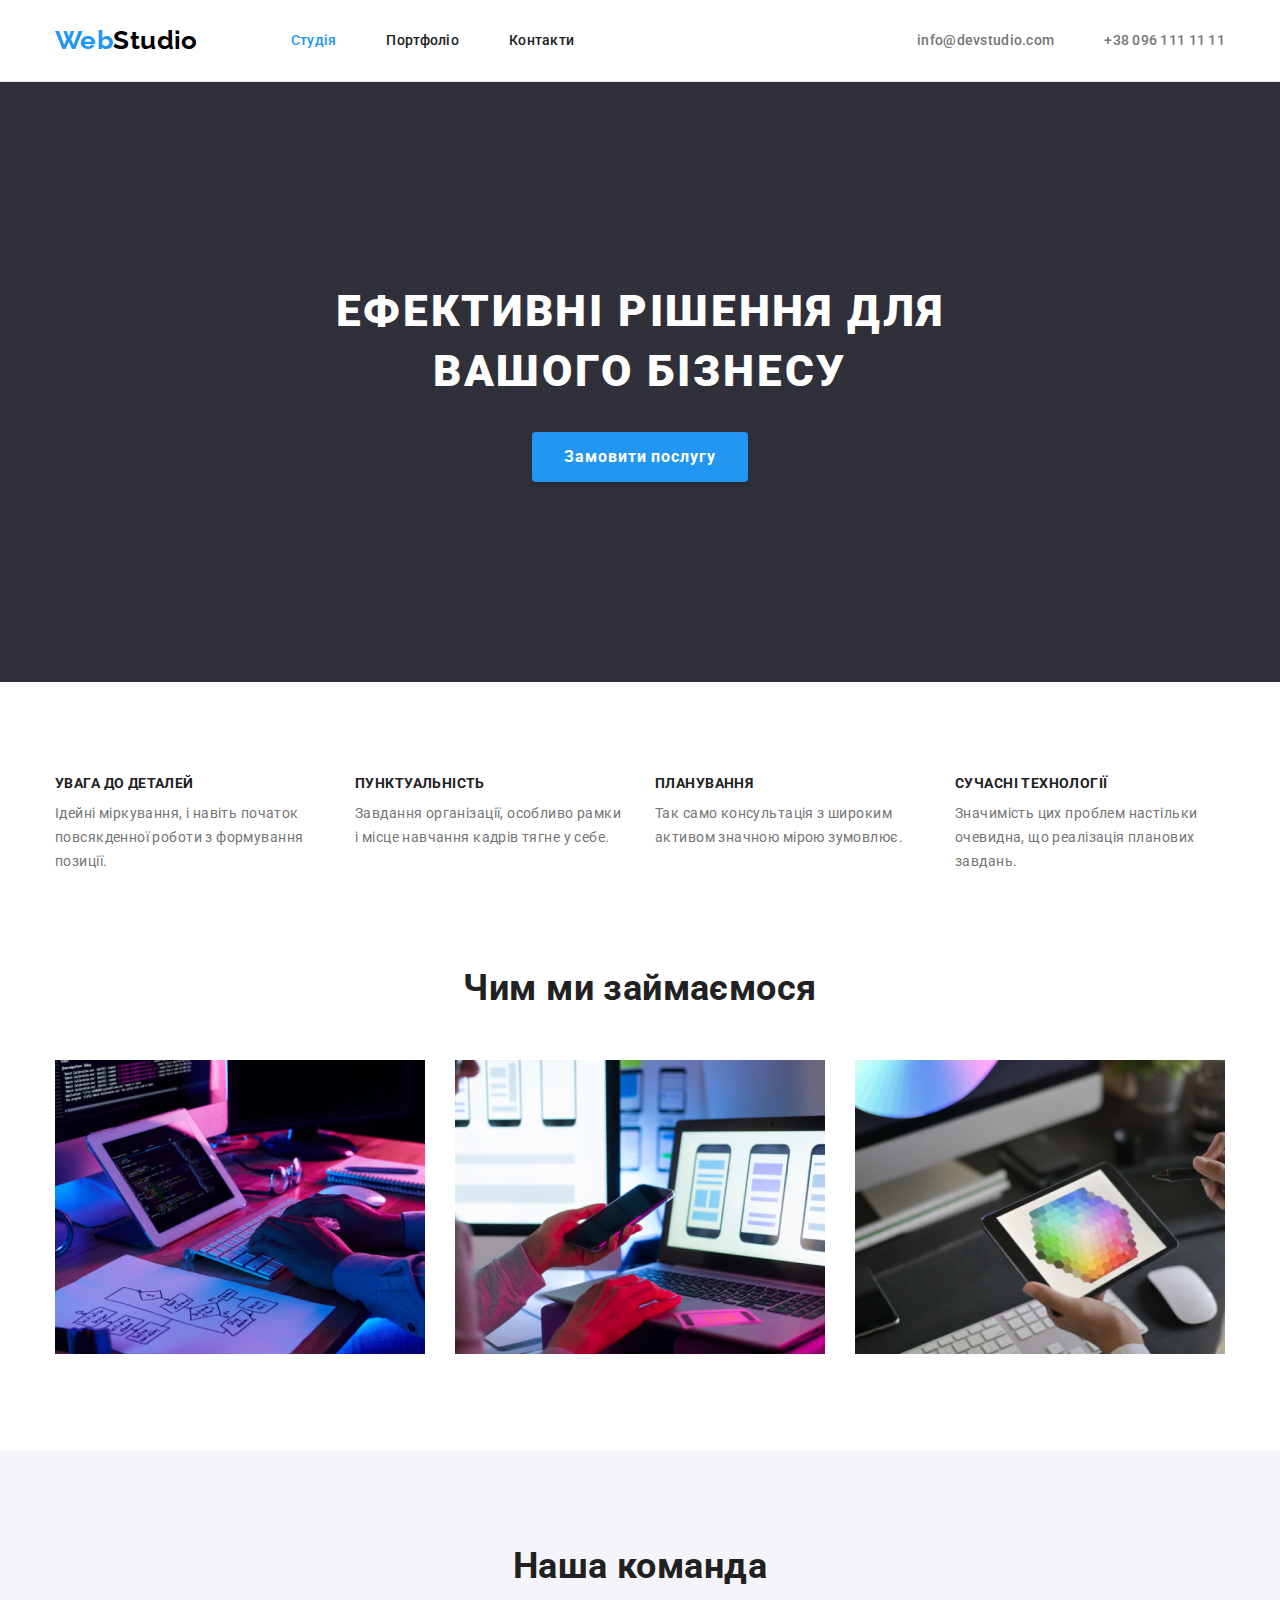
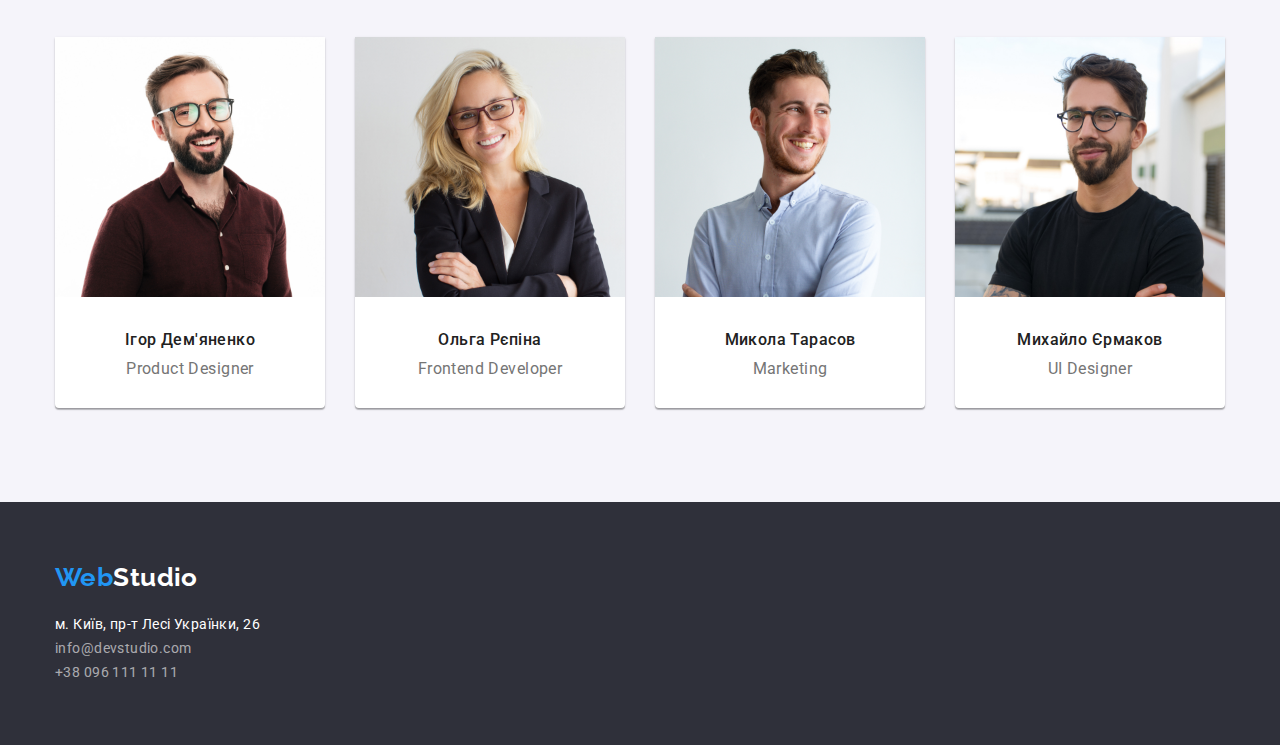
==== commit 815cfa9d: "Добавляет стили" ====
--- a/index.html
+++ b/index.html
@@ -84,7 +84,7 @@
         </div>
       </section>
       <!--Напрямки роботи-->
-      <section class="section">
+      <section class="section works">
         <div class="container">
           <h2 class="work">Чим ми займаємося</h2>
           <ul class="work-list">
@@ -109,7 +109,7 @@
         </div>
       </section>
       <!--Команда-->
-      <section class="section">
+      <section class="section prof">
         <div class="container">
           <h2 class="comanda">Наша команда</h2>
           <ul class="container-prof">
@@ -120,8 +120,10 @@
                 width="270"
                 height="260"
               />
-              <h3 class="comanda-element">Ігор Дем'яненко</h3>
-              <p lang="en" class="professional">Product Designer</p>
+              <div class="about-team">
+                <h3 class="comanda-element">Ігор Дем'яненко</h3>
+                <p lang="en" class="professional">Product Designer</p>
+              </div>
             </li>
             <li class="foto">
               <img
@@ -130,8 +132,10 @@
                 width="270"
                 height="260"
               />
-              <h3 class="comanda-element">Ольга Рєпіна</h3>
-              <p lang="en" class="professional">Frontend Developer</p>
+              <div class="about-team">
+                <h3 class="comanda-element">Ольга Рєпіна</h3>
+                <p lang="en" class="professional">Frontend Developer</p>
+              </div>
             </li>
             <li class="foto">
               <img
@@ -140,8 +144,10 @@
                 width="270"
                 height="260"
               />
-              <h3 class="comanda-element">Микола Тарасов</h3>
-              <p lang="en" class="professional">Marketing</p>
+              <div class="about-team">
+                <h3 class="comanda-element">Микола Тарасов</h3>
+                <p lang="en" class="professional">Marketing</p>
+              </div>
             </li>
             <li class="foto">
               <img
@@ -150,14 +156,16 @@
                 width="270"
                 height="260"
               />
-              <h3 class="comanda-element">Михайло Єрмаков</h3>
-              <p lang="en" class="professional">UI Designer</p>
+              <div class="about-team">
+                <h3 class="comanda-element">Михайло Єрмаков</h3>
+                <p lang="en" class="professional">UI Designer</p>
+              </div>
             </li>
           </ul>
         </div>
       </section>
     </main>
-    <footer>
+    <footer class="foot-site">
       <div class="container footer">
         <a href="./index.html" class="logo-footer"
           ><span class="logo-accent">Web</span>Studio</a
--- a/css/style.css
+++ b/css/style.css
@@ -10,8 +10,12 @@
   --accent-color: #2196f3;
   --primary-white-color: #ffffff;
   --primary-color-logo: #000000;
-  --background-colo-hero-batton: #188ce8;
-  --background-colo-header: #2f303a;
+  --background-color-hero-batton: #188ce8;
+  --background-color-hero: #2f303a;
+  --border-portfolio: #EEEEEE;
+  --header-color-border: #ECECEC;
+  --background-color-profess: #F5F4FA;
+  --portfolio-background: #f5f5f5;
 }
 
 body {
@@ -41,6 +45,10 @@
   margin-bottom: 0;
 }
 
+.page-header {
+  border-bottom: 1px solid var(--header-color-border);
+}
+
 .container {
   margin-left: auto;
   margin-right: auto;
@@ -67,6 +75,8 @@
   
 .logo {
   margin-right: 93px;
+  padding-top: 24px;
+  padding-bottom: 24px;
 
   font-family: "Raleway";
   font-weight: 700;
@@ -97,6 +107,10 @@
 
   /* .site-nav .item:not(:last-child) {
         margin-right: 50px; */
+}
+.contact .item {
+  padding-top: 32px;
+  padding-bottom: 32px;
 }
 
 .site-nav .link {
@@ -115,6 +129,7 @@
 .site-nav .link:focus {
   color: var(--accent-color);
 }
+
 .site-nav .link.current {
   color: var(--accent-color);
 }
@@ -134,12 +149,15 @@
 
 /* Page header */
 .page-header {
-  background-color: var();
+  background-color: var(--primary-white-color);
 }
 
 /* HERO*/
 .hero {
   text-align: center;
+  padding-top: 200px;
+  padding-bottom: 200px;
+  background-color: var(--background-color-hero);
 }
 
 .hero-title {
@@ -149,7 +167,6 @@
   margin-right: auto;
 
   color: var(--primary-white-color);
-  background-color: var(--title-text-color);
   font-weight: 900;
   font-size: 44px;
   line-height: 1.36;
@@ -177,12 +194,19 @@
 
 .hero-button:hover,
 .hero-button:focus {
-  background-color: var(--background-colo-hero-batton);
+  background-color: var(--background-color-hero-batton);
 }
 
 /* benefits */
 .benefits {
   display: flex;
+  flex-wrap: wrap;
+  padding-left: 0;
+  list-style: none;
+}
+
+.benefit {
+  width: 270px;
 }
 
 .benefits .benefit + .benefit {
@@ -212,6 +236,14 @@
   margin-left: 30px;
 }
 
+.section.works {
+  padding-top: 0;
+}
+
+.section.prof {
+  background-color: var(--background-color-profess);
+}
+
 .work,
 .comanda {
   margin-bottom: 50px;
@@ -221,6 +253,7 @@
   line-height: 1.17;
   text-align: center;
 }
+
 .work-list {
   display: flex;
 }
@@ -229,13 +262,17 @@
   margin-left: 30px;
 }
 
+.about-team {
+  padding: 30px 0;
+  text-align: center;
+}
+
+
 .comanda-teams {
   display: flex;
 }
 
 .comanda-element {
-  margin-top: 30px;
-
   font-weight: 500;
   font-size: 16px;
   line-height: 1.19;
@@ -257,6 +294,12 @@
 }
 
 /* Footer */
+.foot-site {
+  background-color: var(--background-color-hero);
+  padding-top: 60px;
+  padding-bottom: 60px;
+}
+
 .logo-footer {
   display: inline-block;
   padding-bottom: 20px;
@@ -267,12 +310,10 @@
   line-height: 1.19;
   color: var(--primary-white-color);
   text-decoration: none;
-  background-color: var(--title-text-color);
 }
 
 .contact-footer .linkWhite {
   color: var(--primary-white-color);
-  background-color: var(--title-text-color);
   text-decoration: none;
   font-size: 14px;
   font-style: normal;
@@ -286,27 +327,22 @@
 
 .link-footer {
   color: rgba(255, 255, 255, 0.6);
-  background-color: var(--title-text-color);
   font-size: 14px;
   line-height: 1.71;
   font-style: normal;
   text-decoration: none;
 }
 
-.container.footer {
-    padding-top: 60px;
-    padding-bottom: 60px;
-}
 
 /* PORTFOLIO */
-.title {
+.content .title {
   margin-top: 0px;
   margin-bottom: 4px;
 
   color: var(--primary-text-color);
   font-weight: 700;
   font-size: 18px;
-  line-height: 1.71;
+  line-height: 2;
   letter-spacing: 0.06em;
   text-decoration: none;
 }
@@ -317,7 +353,7 @@
 
   color: var(--title-text-color);
   font-size: 16px;
-  line-height: 1.60;
+  line-height: 1.88;
   text-decoration: none;
 }
 
@@ -346,14 +382,11 @@
     0px 2px 2px rgba(0, 0, 0, 0.12);
 }
 
+.work-portf {
+  padding-bottom: 0;
+}
 .card {
   text-decoration: none;
-}
-
-.content {
-  padding: 20px 24px;
-  border: 1px solid #eeeeee;
-  border-top: none;
 }
 
 .card.text-portf {
@@ -394,9 +427,15 @@
   margin-bottom: 0;
 }
 
+.example-img {
+  display: block;
+  max-width: 100%;
+  height: auto;
+}
 .content {
-  border: 1px solid var(--port-stroke-color);
+  border: 1px solid var(--border-portfolio);
   padding: 20px 24px;
+  border-top: none;
 }
 
 .visually-hidden {
